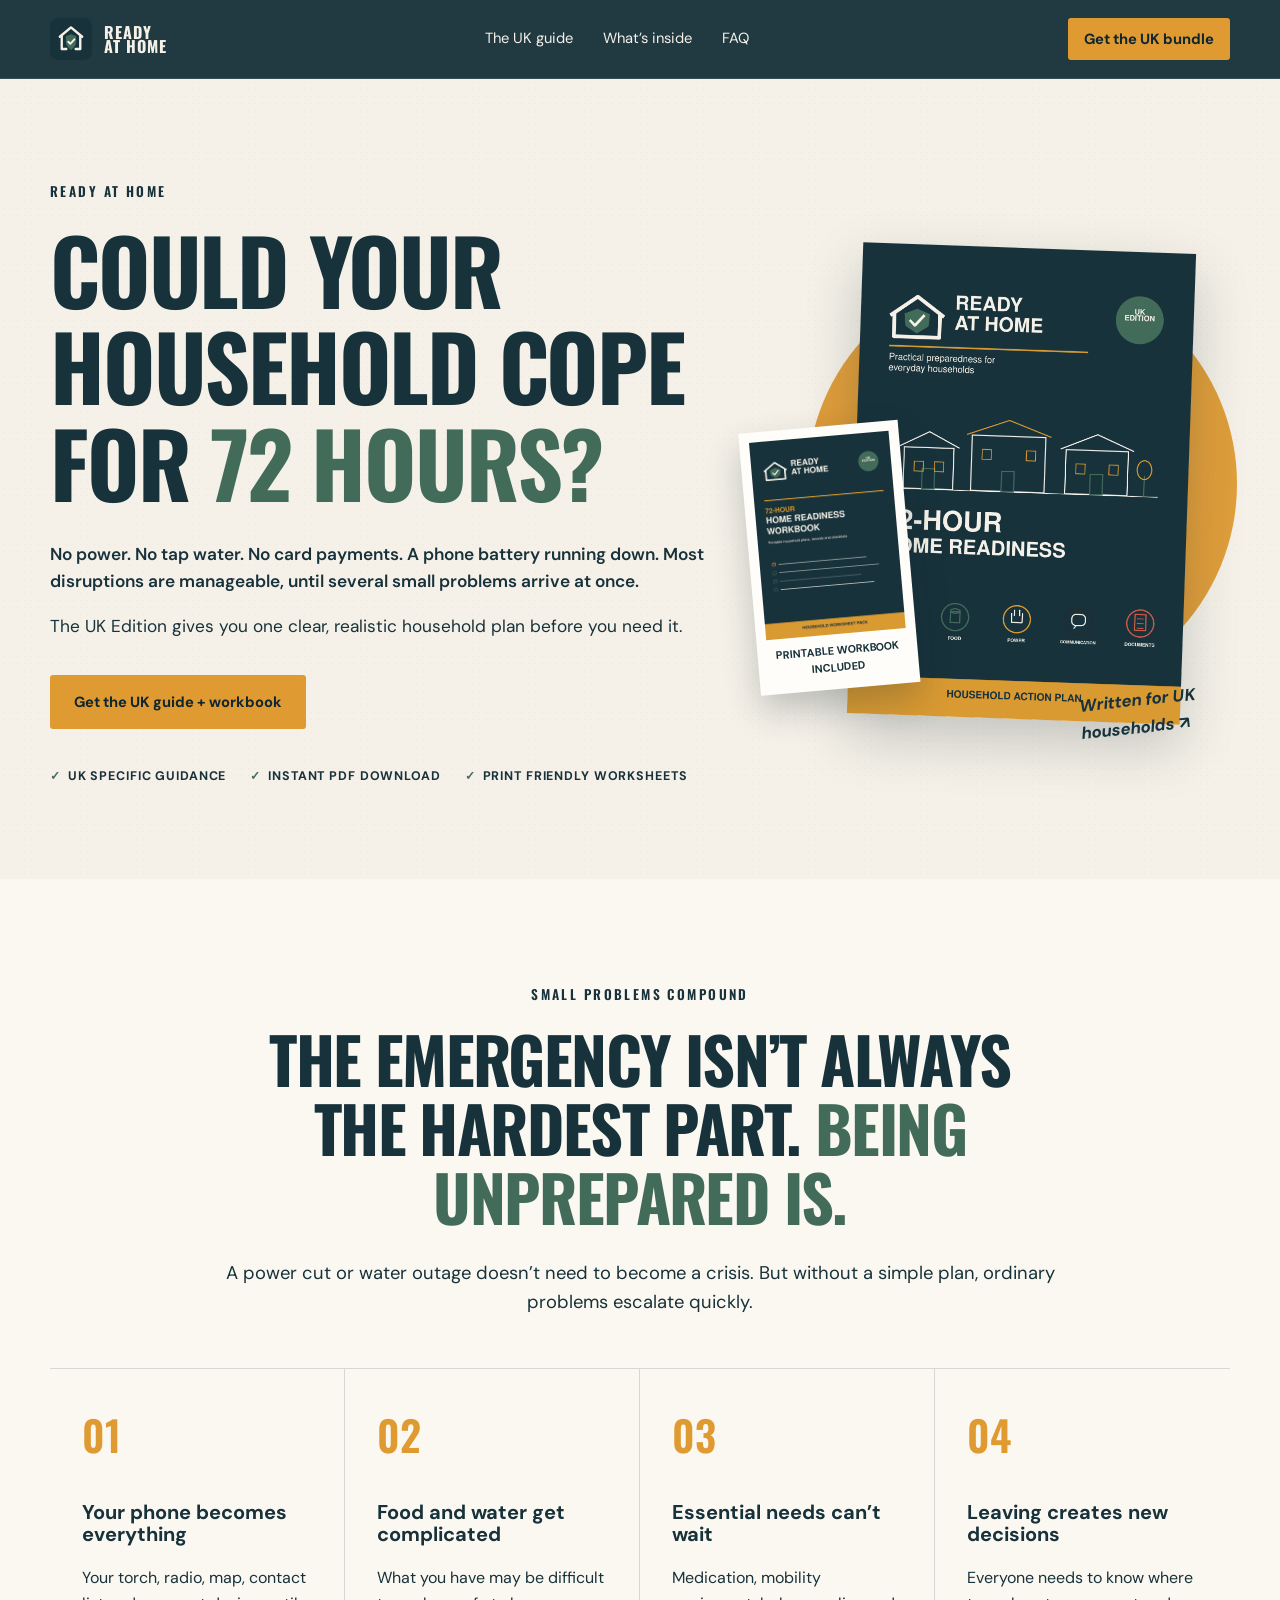
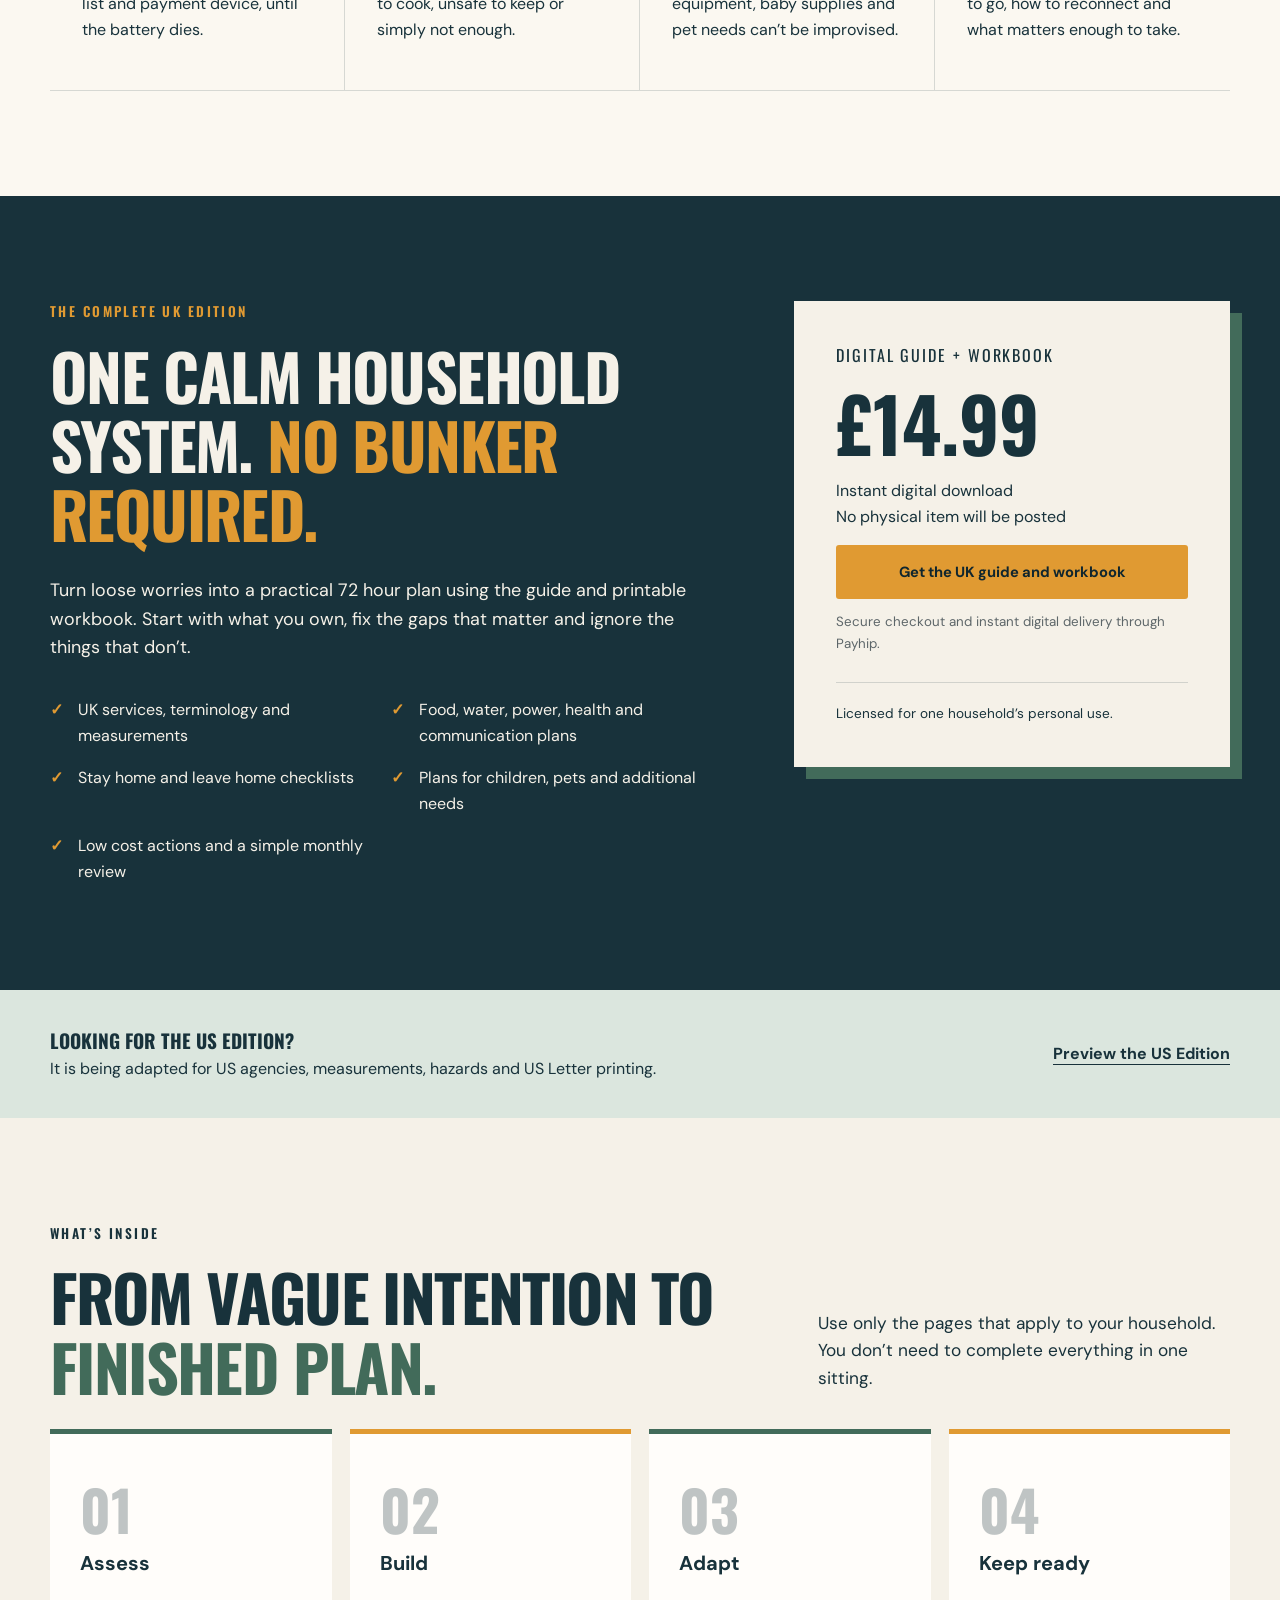
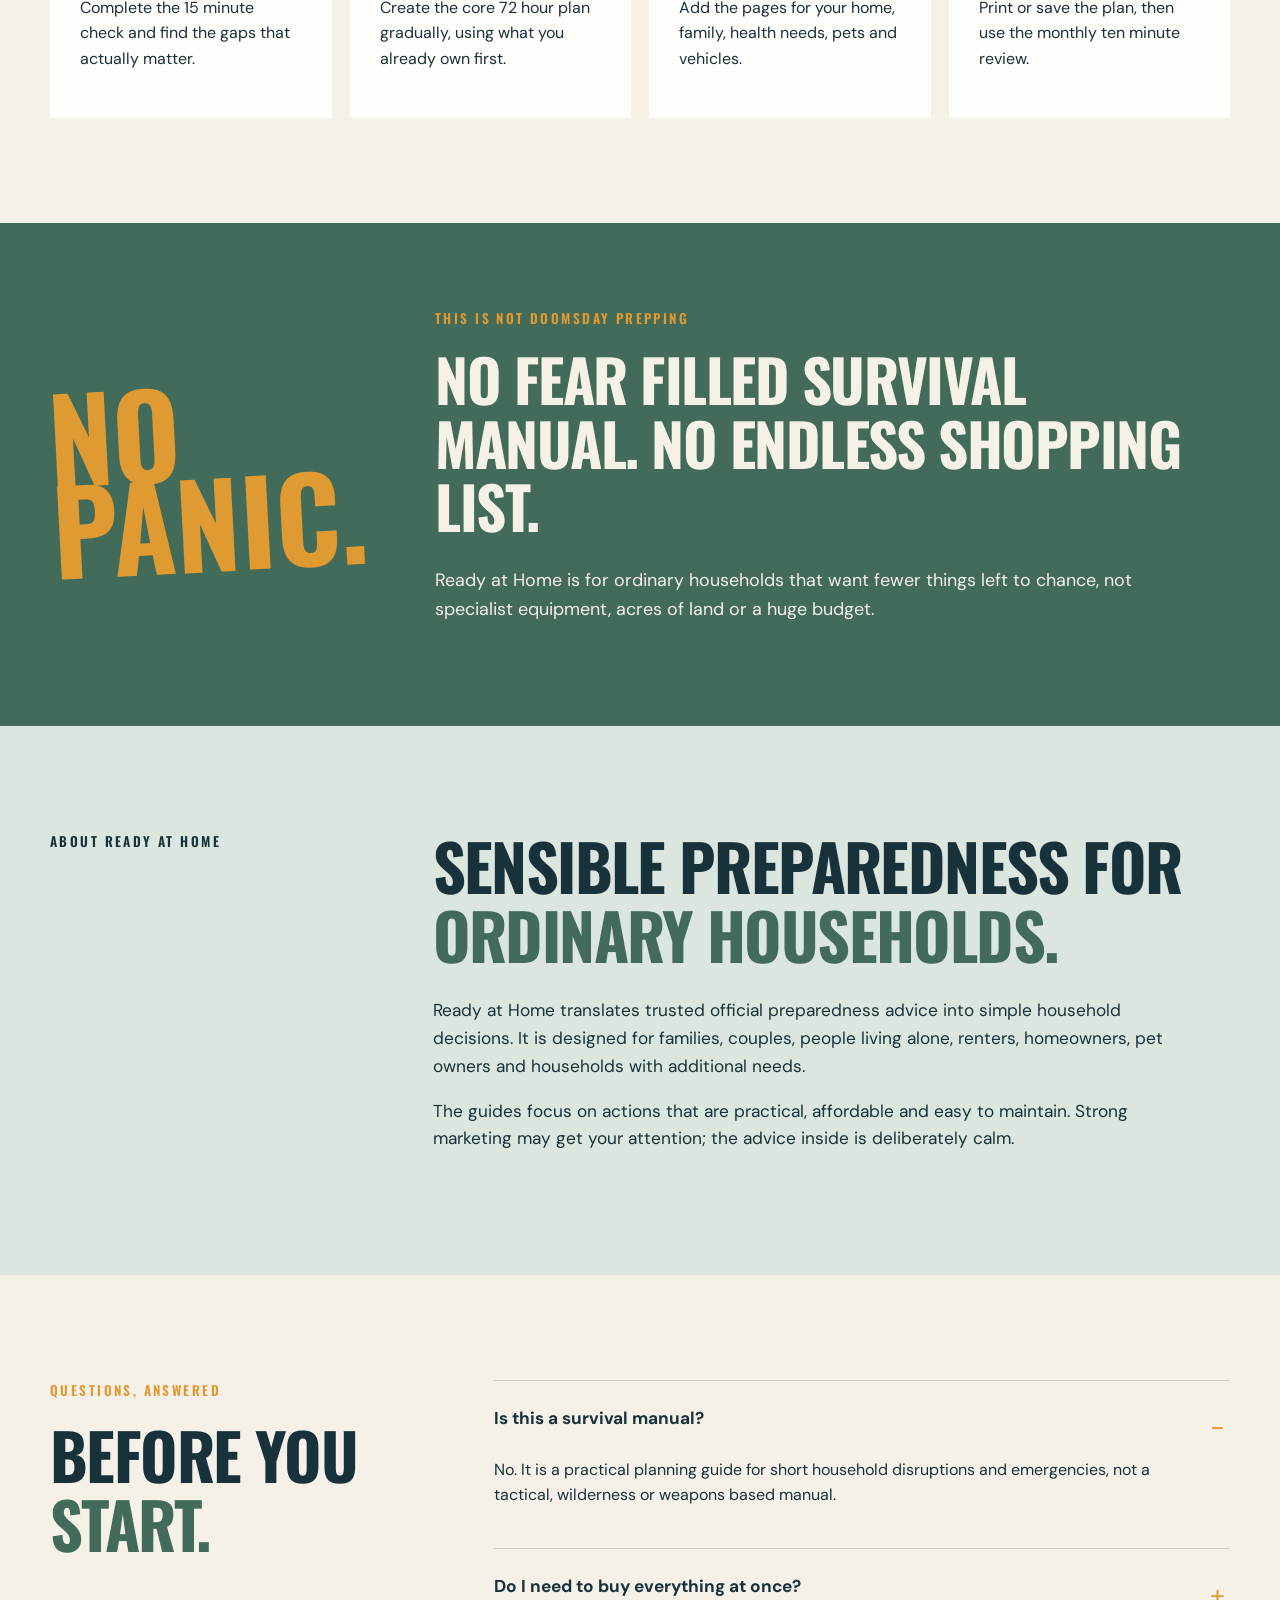
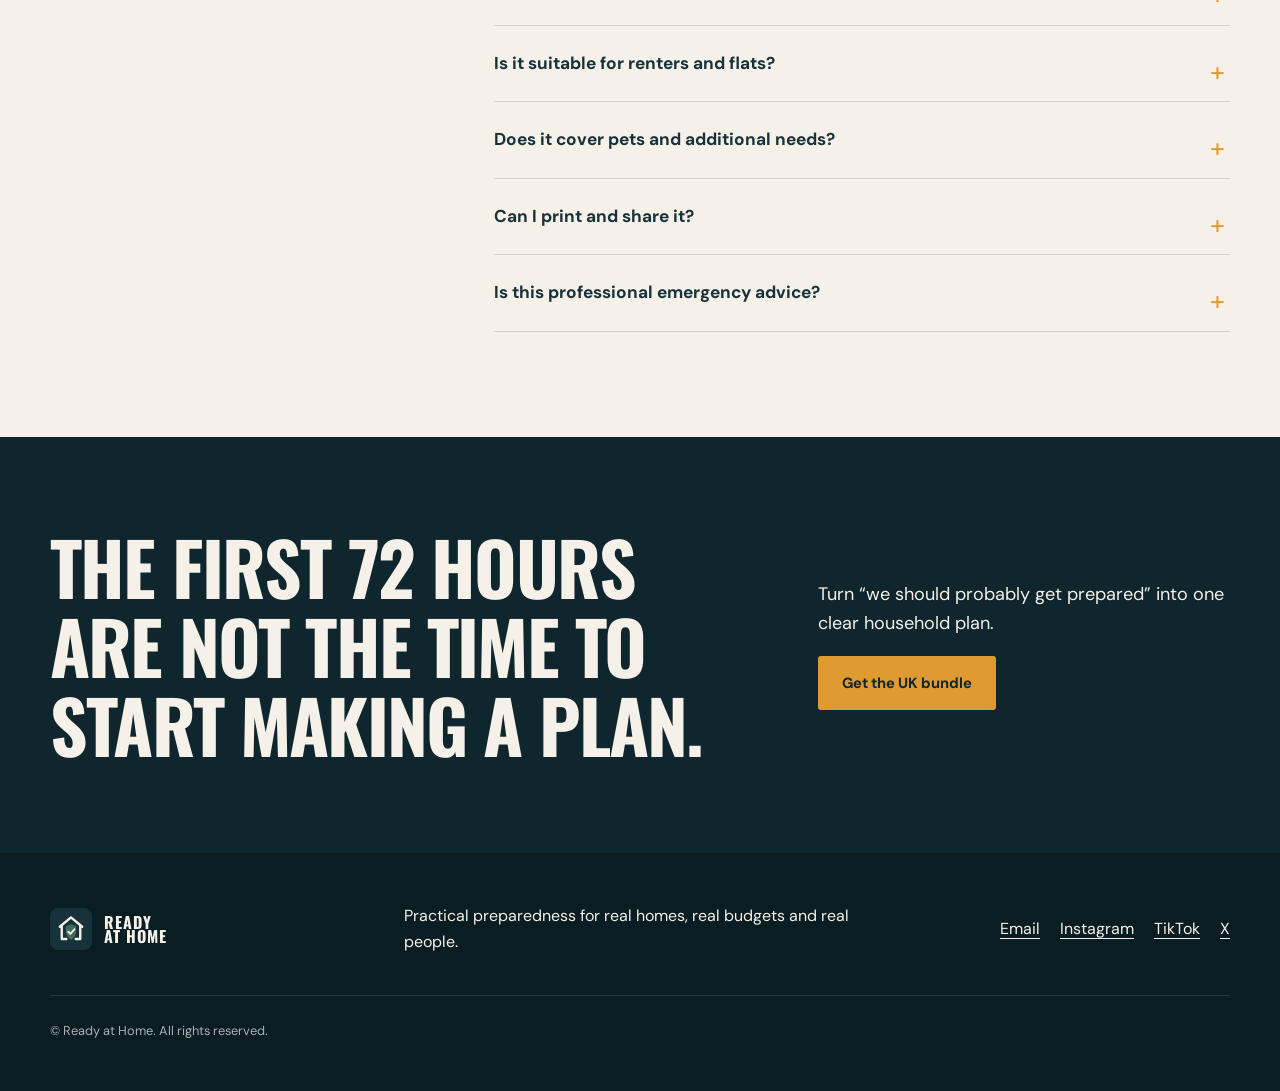
==== uk/index.html @ a243d7f0 "Add UK Edition sales page" ====
<!doctype html>
<html lang="en-GB">
<head>
  <meta charset="utf-8">
  <meta name="viewport" content="width=device-width, initial-scale=1">
  <title>UK 72 Hour Home Readiness Guide &amp; Workbook | Ready at Home</title>
  <meta name="description" content="Build a calm, realistic 72 hour household emergency plan with the Ready at Home UK guide and printable workbook. Instant digital download.">
  <meta name="theme-color" content="#18323b">
  <meta property="og:title" content="Ready at Home UK Edition">
  <meta property="og:description" content="A practical 72 hour household preparedness guide and workbook written for UK homes.">
  <meta property="og:type" content="website">
  <meta property="og:url" content="https://getreadyathome.com/uk/">
  <link rel="canonical" href="https://getreadyathome.com/uk/">
  <link rel="icon" href="../assets/logo.svg" type="image/svg+xml">
  <link rel="preconnect" href="https://fonts.googleapis.com">
  <link rel="preconnect" href="https://fonts.gstatic.com" crossorigin>
  <link href="https://fonts.googleapis.com/css2?family=DM+Sans:wght@400;500;600;700&amp;family=Oswald:wght@500;600;700&amp;display=swap" rel="stylesheet">
  <link rel="stylesheet" href="../styles.css">
</head>
<body>
  <a class="skip-link" href="#main">Skip to content</a>

  <header class="site-header">
    <div class="shell nav-wrap">
      <a class="brand" href="../" aria-label="Ready at Home, home">
        <img src="../assets/logo.svg" alt="" width="42" height="42">
        <span>READY<br>AT HOME</span>
      </a>
      <nav aria-label="Primary navigation">
        <a href="#guide">The UK guide</a>
        <a href="#inside">What’s inside</a>
        <a href="#faq">FAQ</a>
      </nav>
      <a class="button button-small" href="#guide">Get the UK bundle</a>
    </div>
  </header>

  <main id="main">
    <section class="hero" id="top">
      <div class="hero-grid shell">
        <div class="hero-copy">
          <p class="eyebrow">READY AT HOME</p>
          <h1>Could your household cope for <em>72 hours?</em></h1>
          <p class="hero-lead">No power. No tap water. No card payments. A phone battery running down. Most disruptions are manageable, until several small problems arrive at once.</p>
          <p>The UK Edition gives you one clear, realistic household plan before you need it.</p>
          <div class="hero-actions">
            <a class="button" href="#guide">Get the UK guide + workbook</a>
          </div>
          <div class="trust-row" aria-label="Product highlights">
            <span>UK specific guidance</span>
            <span>Instant PDF download</span>
            <span>Print friendly worksheets</span>
          </div>
        </div>

        <div class="hero-visual" aria-label="Ready at Home 72 Hour Home Readiness guide and workbook">
          <div class="sun-disc"></div>
          <div class="product-stack">
            <img class="guide-cover" src="../assets/uk-guide-cover.png" alt="Cover of the Ready at Home 72 Hour Home Readiness UK Edition">
            <div class="workbook-card">
              <img src="../assets/workbook-cover.png" alt="Cover of the Ready at Home workbook">
              <span>Printable workbook included</span>
            </div>
          </div>
          <p class="hand-note">Written for UK households <span aria-hidden="true">↗</span></p>
        </div>
      </div>
    </section>

    <section class="problem section-pad">
      <div class="shell narrow">
        <p class="eyebrow">SMALL PROBLEMS COMPOUND</p>
        <h2>The emergency isn’t always the hardest part. <em>Being unprepared is.</em></h2>
        <p class="section-intro">A power cut or water outage doesn’t need to become a crisis. But without a simple plan, ordinary problems escalate quickly.</p>
      </div>
      <div class="shell problem-grid">
        <article><span class="number">01</span><h3>Your phone becomes everything</h3><p>Your torch, radio, map, contact list and payment device, until the battery dies.</p></article>
        <article><span class="number">02</span><h3>Food and water get complicated</h3><p>What you have may be difficult to cook, unsafe to keep or simply not enough.</p></article>
        <article><span class="number">03</span><h3>Essential needs can’t wait</h3><p>Medication, mobility equipment, baby supplies and pet needs can’t be improvised.</p></article>
        <article><span class="number">04</span><h3>Leaving creates new decisions</h3><p>Everyone needs to know where to go, how to reconnect and what matters enough to take.</p></article>
      </div>
    </section>

    <section class="guide-section section-pad" id="guide">
      <div class="shell edition-grid">
        <div class="edition-copy">
          <p class="eyebrow amber">THE COMPLETE UK EDITION</p>
          <h2>One calm household system. <em>No bunker required.</em></h2>
          <p>Turn loose worries into a practical 72 hour plan using the guide and printable workbook. Start with what you own, fix the gaps that matter and ignore the things that don’t.</p>
          <ul class="tick-list">
            <li>UK services, terminology and measurements</li><li>Food, water, power, health and communication plans</li><li>Stay home and leave home checklists</li><li>Plans for children, pets and additional needs</li><li>Low cost actions and a simple monthly review</li>
          </ul>
        </div>
        <aside class="price-card">
          <p class="card-label">DIGITAL GUIDE + WORKBOOK</p><div class="price">£14.99</div><p>Instant digital download<br>No physical item will be posted</p>
          <a class="button button-full checkout-link" href="https://payhip.com/buy?link=gGZ7k" data-checkout="uk">Get the UK guide and workbook</a>
          <small>Secure checkout and instant digital delivery through Payhip.</small><div class="card-rule"></div><p class="licence">Licensed for one household’s personal use.</p>
        </aside>
      </div>
    </section>

    <section class="region-switch">
      <div class="shell">
        <p><strong>Looking for the US Edition?</strong><br>It is being adapted for US agencies, measurements, hazards and US Letter printing.</p>
        <a class="text-link" href="../us/">Preview the US Edition</a>
      </div>
    </section>

    <section class="inside section-pad" id="inside"><div class="shell"><div class="section-heading-row"><div><p class="eyebrow">WHAT’S INSIDE</p><h2>From vague intention to <em>finished plan.</em></h2></div><p>Use only the pages that apply to your household. You don’t need to complete everything in one sitting.</p></div><div class="inside-grid"><article><span>01</span><h3>Assess</h3><p>Complete the 15 minute check and find the gaps that actually matter.</p></article><article><span>02</span><h3>Build</h3><p>Create the core 72 hour plan gradually, using what you already own first.</p></article><article><span>03</span><h3>Adapt</h3><p>Add the pages for your home, family, health needs, pets and vehicles.</p></article><article><span>04</span><h3>Keep ready</h3><p>Print or save the plan, then use the monthly ten minute review.</p></article></div></div></section>

    <section class="not-doomsday"><div class="shell statement-grid"><div class="statement-mark" aria-hidden="true">NO<br>PANIC.</div><div><p class="eyebrow amber">THIS IS NOT DOOMSDAY PREPPING</p><h2>No fear filled survival manual. No endless shopping list.</h2><p>Ready at Home is for ordinary households that want fewer things left to chance, not specialist equipment, acres of land or a huge budget.</p></div></div></section>

    <section class="about section-pad"><div class="shell about-grid"><p class="eyebrow">ABOUT READY AT HOME</p><div><h2>Sensible preparedness for <em>ordinary households.</em></h2><p>Ready at Home translates trusted official preparedness advice into simple household decisions. It is designed for families, couples, people living alone, renters, homeowners, pet owners and households with additional needs.</p><p>The guides focus on actions that are practical, affordable and easy to maintain. Strong marketing may get your attention; the advice inside is deliberately calm.</p></div></div></section>

    <section class="faq section-pad" id="faq"><div class="shell faq-grid"><div><p class="eyebrow amber">QUESTIONS, ANSWERED</p><h2>Before you <em>start.</em></h2></div><div class="accordions"><details open><summary>Is this a survival manual?</summary><p>No. It is a practical planning guide for short household disruptions and emergencies, not a tactical, wilderness or weapons based manual.</p></details><details><summary>Do I need to buy everything at once?</summary><p>No. The system begins with what you already own and shows how to fill the most important gaps gradually.</p></details><details><summary>Is it suitable for renters and flats?</summary><p>Yes. The guide covers smaller spaces, shared buildings and situations where you cannot alter the property.</p></details><details><summary>Does it cover pets and additional needs?</summary><p>Yes. The workbook includes planning pages for pets, medication, medical equipment, mobility, children and older household members.</p></details><details><summary>Can I print and share it?</summary><p>You can print copies for your own household. A purchase is licensed for one household and cannot be redistributed, resold or uploaded elsewhere.</p></details><details><summary>Is this professional emergency advice?</summary><p>No. Always follow emergency services, local authorities, healthcare professionals and current official alerts. The guide helps you prepare; it does not replace professional advice.</p></details></div></div></section>

    <section class="final-cta"><div class="shell final-grid"><h2>The first 72 hours are not the time to start making a plan.</h2><div><p>Turn “we should probably get prepared” into one clear household plan.</p><a class="button" href="#guide">Get the UK bundle</a></div></div></section>
  </main>

  <footer><div class="shell footer-grid"><div class="brand footer-brand"><img src="../assets/logo.svg" alt="" width="42" height="42"><span>READY<br>AT HOME</span></div><p>Practical preparedness for real homes, real budgets and real people.</p><div class="social-links"><a href="mailto:hello@getreadyathome.com">Email</a><a href="https://www.instagram.com/readyathomeprep/">Instagram</a><a href="https://www.tiktok.com/@readyathomeprep">TikTok</a><a href="https://x.com/readyathomeprep">X</a></div><p class="copyright">© <span id="year"></span> Ready at Home. All rights reserved.</p></div></footer>
  <script src="../script.js"></script>
</body>
</html>
---- styles.css ----
:root {
  --navy: #18323b;
  --navy-deep: #10262e;
  --green: #426b5a;
  --green-light: #dbe6de;
  --amber: #e09a32;
  --cream: #f5f1e8;
  --paper: #fbf8f1;
  --charcoal: #252b2d;
  --coral: #c85c4a;
  --white: #fffdfa;
  --line: rgba(24, 50, 59, .16);
  --shadow: 0 22px 55px rgba(16, 38, 46, .22);
}

* { box-sizing: border-box; }
html { scroll-behavior: smooth; }
body {
  margin: 0;
  color: var(--navy);
  background: var(--paper);
  font-family: "DM Sans", Arial, sans-serif;
  line-height: 1.6;
  -webkit-font-smoothing: antialiased;
}
img { display: block; max-width: 100%; }
a { color: inherit; }
.shell { width: min(1180px, calc(100% - 40px)); margin: 0 auto; }
.narrow { max-width: 830px; margin: 0 auto 50px; text-align: center; }
.section-pad { padding: 105px 0; }
.skip-link { position: fixed; left: 12px; top: -60px; padding: 10px 16px; background: var(--amber); z-index: 100; }
.skip-link:focus { top: 12px; }

h1, h2, h3, p { margin-top: 0; }
h1, h2, h3 { line-height: 1.08; }
h1, h2 {
  font-family: "Oswald", Impact, sans-serif;
  text-transform: uppercase;
  letter-spacing: -.025em;
}
h1 { font-size: clamp(3.4rem, 7vw, 6.9rem); max-width: 780px; margin-bottom: 30px; }
h2 { font-size: clamp(2.5rem, 5vw, 4.6rem); margin-bottom: 28px; }
h3 { font-size: 1.25rem; }
h1 em, h2 em { color: var(--green); font-style: normal; }
.eyebrow { margin-bottom: 18px; font-family: "Oswald", sans-serif; font-size: .84rem; font-weight: 600; letter-spacing: .18em; }
.eyebrow.amber { color: var(--amber); }
.section-intro { font-size: 1.15rem; }

.site-header { position: sticky; top: 0; z-index: 50; border-bottom: 1px solid rgba(255,255,255,.1); background: rgba(24,50,59,.96); backdrop-filter: blur(12px); color: var(--cream); }
.nav-wrap { min-height: 78px; display: flex; align-items: center; justify-content: space-between; gap: 30px; }
.brand { display: inline-flex; align-items: center; gap: 12px; font-family: "Oswald", sans-serif; font-weight: 700; line-height: .9; letter-spacing: .06em; text-decoration: none; }
.brand img { border-radius: 8px; }
nav { display: flex; gap: 30px; }
nav a { font-size: .92rem; text-decoration: none; }
nav a:hover { color: var(--amber); }

.button { display: inline-flex; min-height: 54px; align-items: center; justify-content: center; padding: 14px 24px; border: 0; border-radius: 3px; background: var(--amber); color: var(--navy-deep); font: 700 .92rem/1 "DM Sans", sans-serif; text-decoration: none; cursor: pointer; transition: transform .2s, background .2s; }
.button:hover { background: #efaa43; transform: translateY(-2px); }
.button-small { min-height: 42px; padding: 10px 16px; }
.button-full { width: 100%; }
.text-link { display: inline-block; font-weight: 700; text-underline-offset: 5px; }
.text-link.light { color: var(--cream); }

.hero { min-height: 790px; overflow: hidden; background: var(--cream); position: relative; }
.hero::before { content: ""; position: absolute; inset: 0; opacity: .28; background-image: radial-gradient(rgba(24,50,59,.16) .7px, transparent .7px); background-size: 7px 7px; pointer-events: none; }
.hero-grid { position: relative; display: grid; grid-template-columns: 1.25fr .75fr; gap: 70px; align-items: center; padding-top: 100px; padding-bottom: 90px; }
.hero-copy > p:not(.eyebrow) { max-width: 700px; font-size: 1.08rem; }
.hero-copy .hero-lead { font-size: 1.25rem; font-weight: 600; }
.hero-actions { display: flex; gap: 24px; align-items: center; margin: 34px 0 38px; }
.trust-row { display: flex; flex-wrap: wrap; gap: 12px 24px; font-size: .78rem; font-weight: 700; text-transform: uppercase; letter-spacing: .07em; }
.trust-row span::before { content: "✓"; margin-right: 7px; color: var(--green); }
.hero-visual { min-height: 610px; display: flex; align-items: center; justify-content: center; position: relative; }
.sun-disc { position: absolute; width: 430px; height: 430px; border-radius: 50%; background: var(--amber); opacity: .95; }
.product-stack { position: relative; z-index: 2; width: min(355px, 80%); transform: rotate(2deg); }
.guide-cover { box-shadow: var(--shadow); }
.workbook-card { position: absolute; width: 48%; left: -31%; bottom: 5%; padding: 10px; background: var(--white); box-shadow: 0 16px 34px rgba(16,38,46,.24); transform: rotate(-7deg); }
.workbook-card span { display: block; padding: 8px 4px 2px; font-size: .68rem; font-weight: 700; text-align: center; text-transform: uppercase; }
.hand-note { position: absolute; z-index: 3; right: -20px; bottom: 34px; width: 170px; color: var(--navy); font-size: 1.05rem; font-style: italic; font-weight: 700; transform: rotate(-6deg); }

.problem { background: var(--paper); }
.problem-grid { display: grid; grid-template-columns: repeat(4, 1fr); border-top: 1px solid var(--line); border-bottom: 1px solid var(--line); }
.problem-grid article { padding: 32px; border-right: 1px solid var(--line); }
.problem-grid article:last-child { border-right: 0; }
.number { display: block; margin-bottom: 35px; color: var(--amber); font-family: "Oswald", sans-serif; font-size: 2.6rem; font-weight: 600; }

.guide-section { color: var(--cream); background: var(--navy); }
.guide-section h2 em { color: var(--amber); }
.edition-grid { display: grid; grid-template-columns: 1.2fr .8fr; gap: 90px; align-items: start; }
.edition-copy > p:not(.eyebrow) { max-width: 690px; font-size: 1.12rem; }
.tick-list { list-style: none; margin: 35px 0 0; padding: 0; display: grid; grid-template-columns: 1fr 1fr; gap: 17px 28px; }
.tick-list li { position: relative; padding-left: 28px; }
.tick-list li::before { content: "✓"; position: absolute; left: 0; color: var(--amber); font-weight: 700; }
.price-card { padding: 42px; color: var(--navy); background: var(--cream); box-shadow: 12px 12px 0 var(--green); }
.card-label { font-family: "Oswald", sans-serif; letter-spacing: .12em; }
.price { margin: 12px 0 18px; font-family: "Oswald", sans-serif; font-size: 4.7rem; font-weight: 700; line-height: 1; }
.price-card small { display: block; margin-top: 12px; color: #5d6669; }
.card-rule { height: 1px; margin: 28px 0 20px; background: var(--line); }
.licence { margin: 0; font-size: .85rem; }
.us-strip { display: flex; align-items: center; justify-content: space-between; gap: 30px; margin-top: 90px; padding-top: 35px; border-top: 1px solid rgba(245,241,232,.25); }
.us-strip h3 { font-size: 1.7rem; }
.us-strip p:last-child { margin-bottom: 0; }
.coming-soon { flex: none; padding: 12px 18px; border: 1px solid var(--amber); color: var(--amber); font-family: "Oswald", sans-serif; letter-spacing: .12em; }

.inside { background: var(--cream); }
.section-heading-row { display: grid; grid-template-columns: 1.25fr .75fr; gap: 80px; align-items: end; }
.section-heading-row > p { max-width: 470px; margin-bottom: 36px; font-size: 1.08rem; }
.inside-grid { display: grid; grid-template-columns: repeat(4, 1fr); gap: 18px; }
.inside-grid article { min-height: 280px; padding: 30px; background: var(--white); border-top: 5px solid var(--green); }
.inside-grid article:nth-child(2), .inside-grid article:nth-child(4) { border-color: var(--amber); }
.inside-grid span { color: rgba(24,50,59,.28); font-family: "Oswald", sans-serif; font-size: 3.5rem; font-weight: 700; }

.not-doomsday { padding: 85px 0; color: var(--cream); background: var(--green); }
.statement-grid { display: grid; grid-template-columns: .5fr 1.5fr; gap: 70px; align-items: center; }
.statement-mark { font-family: "Oswald", sans-serif; font-size: clamp(4rem, 9vw, 7.5rem); font-weight: 700; line-height: .8; color: var(--amber); transform: rotate(-3deg); }
.statement-grid h2 { font-size: clamp(2.4rem, 4.6vw, 4.3rem); }
.statement-grid p:last-child { max-width: 760px; font-size: 1.12rem; }

.free-check { background: var(--paper); }
.lead-grid { display: grid; grid-template-columns: .75fr 1.25fr; gap: 90px; align-items: center; }
.lead-preview { position: relative; width: min(410px, 100%); margin-left: auto; padding: 18px; background: var(--white); box-shadow: var(--shadow); transform: rotate(-2deg); }
.free-badge { position: absolute; top: -24px; right: -24px; width: 90px; height: 90px; display: grid; place-items: center; border-radius: 50%; background: var(--coral); color: white; font-family: "Oswald", sans-serif; font-size: 1.35rem; font-weight: 700; transform: rotate(8deg); }
.lead-copy > p:not(.eyebrow) { font-size: 1.1rem; max-width: 690px; }
.signup-form { margin-top: 32px; }
.signup-form label { display: block; margin-bottom: 10px; font-weight: 700; }
.form-row { display: flex; gap: 10px; }
.form-row input { min-width: 0; flex: 1; min-height: 54px; padding: 0 16px; border: 1px solid rgba(24,50,59,.35); border-radius: 3px; background: var(--white); font: inherit; }
.form-row input:focus { outline: 3px solid rgba(224,154,50,.35); border-color: var(--amber); }
.form-message { min-height: 1.5em; margin: 10px 0 0; color: var(--coral); font-weight: 700; }

.about { background: var(--green-light); }
.about-grid { display: grid; grid-template-columns: .55fr 1.45fr; gap: 80px; }
.about-grid div { max-width: 770px; }
.about-grid div p { font-size: 1.08rem; }

.faq { background: var(--cream); }
.faq-grid { display: grid; grid-template-columns: .65fr 1.35fr; gap: 90px; align-items: start; }
.accordions { border-top: 1px solid var(--line); }
details { border-bottom: 1px solid var(--line); }
summary { list-style: none; padding: 24px 42px 24px 0; position: relative; font-size: 1.08rem; font-weight: 700; cursor: pointer; }
summary::-webkit-details-marker { display: none; }
summary::after { content: "+"; position: absolute; right: 5px; color: var(--amber); font-size: 1.7rem; font-weight: 400; }
details[open] summary::after { content: "−"; }
details p { max-width: 760px; padding: 0 45px 24px 0; }

.final-cta { padding: 90px 0; color: var(--cream); background: var(--navy-deep); }
.final-grid { display: grid; grid-template-columns: 1.25fr .75fr; gap: 80px; align-items: center; }
.final-grid h2 { margin: 0; font-size: clamp(2.7rem, 5.7vw, 5.4rem); }
.final-grid p { font-size: 1.13rem; }
.final-grid .text-link { margin-left: 18px; }

footer { padding: 50px 0; color: var(--cream); background: #0a1d23; }
.footer-grid { display: grid; grid-template-columns: 1fr 1.5fr 1fr; gap: 40px; align-items: center; }
.footer-grid p { margin: 0; }
.social-links { display: flex; gap: 20px; justify-content: flex-end; }
.social-links a { text-underline-offset: 4px; }
.copyright { grid-column: 1 / -1; padding-top: 25px; border-top: 1px solid rgba(255,255,255,.12); color: rgba(255,255,255,.65); font-size: .8rem; }

@media (max-width: 920px) {
  nav { display: none; }
  .hero-grid, .edition-grid, .lead-grid, .faq-grid, .about-grid, .final-grid { grid-template-columns: 1fr; }
  .hero-grid { padding-top: 75px; gap: 20px; }
  .hero-visual { min-height: 600px; }
  .problem-grid, .inside-grid { grid-template-columns: 1fr 1fr; }
  .problem-grid article:nth-child(2) { border-right: 0; }
  .problem-grid article:nth-child(-n+2) { border-bottom: 1px solid var(--line); }
  .section-heading-row, .statement-grid { grid-template-columns: 1fr; gap: 35px; }
  .statement-mark { font-size: 5rem; }
  .lead-preview { margin: 0 auto; }
  .footer-grid { grid-template-columns: 1fr 1fr; }
  .social-links { justify-content: flex-start; }
}

@media (max-width: 620px) {
  .shell { width: min(100% - 28px, 1180px); }
  .section-pad { padding: 72px 0; }
  .site-header .button-small { display: none; }
  .nav-wrap { justify-content: center; }
  h1 { font-size: clamp(3.15rem, 17vw, 5rem); }
  .hero { min-height: 0; }
  .hero-grid { padding-bottom: 55px; }
  .hero-actions, .form-row, .us-strip { align-items: stretch; flex-direction: column; }
  .hero-actions .text-link { padding: 12px 0; }
  .hero-visual { min-height: 490px; }
  .sun-disc { width: 320px; height: 320px; }
  .product-stack { width: 265px; }
  .workbook-card { left: -15%; }
  .hand-note { right: 4px; bottom: 8px; }
  .problem-grid, .inside-grid, .tick-list { grid-template-columns: 1fr; }
  .problem-grid article { border-right: 0; border-bottom: 1px solid var(--line); }
  .problem-grid article:last-child { border-bottom: 0; }
  .price-card { padding: 30px 24px; }
  .section-heading-row { display: block; }
  .inside-grid article { min-height: 0; }
  .free-badge { right: -5px; }
  .final-grid .text-link { display: block; margin: 20px 0 0; }
  .footer-grid { grid-template-columns: 1fr; }
}

.editions-heading { margin-bottom: 50px; }
.editions-heading > p { color: rgba(245,241,232,.82); }
.edition-cards { display: grid; grid-template-columns: repeat(2, minmax(0, 1fr)); gap: 30px; }
.edition-card { min-height: 100%; display: flex; flex-direction: column; padding: 42px; color: var(--navy); background: var(--cream); }
.edition-card--uk { box-shadow: 10px 10px 0 var(--amber); }
.edition-card--us { background: var(--green-light); box-shadow: 10px 10px 0 var(--green); }
.edition-card-top { display: flex; align-items: center; justify-content: space-between; gap: 20px; margin-bottom: 24px; }
.edition-card-top .eyebrow { margin: 0; }
.status-pill { flex: none; padding: 8px 12px; border-radius: 999px; background: var(--green); color: var(--white); font-size: .7rem; font-weight: 700; letter-spacing: .08em; text-transform: uppercase; }
.status-pill--soon { background: transparent; border: 1px solid var(--green); color: var(--green); }
.edition-card h3 { margin-bottom: 18px; font-family: "Oswald", sans-serif; font-size: clamp(2rem, 4vw, 3.15rem); text-transform: uppercase; }
.edition-card > p { font-size: 1.04rem; }
.edition-list { grid-template-columns: 1fr; margin: 25px 0 34px; gap: 12px; }
.edition-card-footer { display: flex; align-items: flex-end; justify-content: space-between; gap: 24px; margin-top: auto; padding-top: 28px; border-top: 1px solid var(--line); }
.edition-card-price span { display: block; margin-bottom: 2px; font-size: .74rem; font-weight: 700; letter-spacing: .08em; text-transform: uppercase; }
.edition-card-price strong { display: block; font-family: "Oswald", sans-serif; font-size: 2rem; line-height: 1; }
.edition-card-actions { display: flex; align-items: center; gap: 18px; }
.edition-card-actions .button { white-space: nowrap; }
.region-switch { padding: 36px 0; color: var(--navy); background: var(--green-light); }
.region-switch .shell { display: flex; align-items: center; justify-content: space-between; gap: 32px; }
.region-switch p { margin: 0; }
.region-switch strong { font-family: "Oswald", sans-serif; font-size: 1.2rem; text-transform: uppercase; }
.launch-status { margin: 18px 0 22px; color: var(--green); font-family: "Oswald", sans-serif; font-size: clamp(2.7rem, 6vw, 4.4rem); font-weight: 700; line-height: 1; text-transform: uppercase; }
.button-muted { background: #b9c5bf; color: #42565d; cursor: not-allowed; }
.button-muted:hover { background: #b9c5bf; transform: none; }
.placeholder-stack { width: min(355px, 80%); }
.regional-cover { min-height: 500px; display: flex; flex-direction: column; justify-content: space-between; padding: 34px; border: 10px solid var(--white); background: var(--navy); color: var(--cream); box-shadow: var(--shadow); }
.regional-cover .cover-brand { display: flex; align-items: center; gap: 10px; font-family: "Oswald", sans-serif; font-weight: 700; line-height: .9; letter-spacing: .05em; }
.regional-cover .cover-brand img { width: 38px; height: 38px; }
.regional-cover .cover-title span { display: block; color: var(--amber); font-family: "Oswald", sans-serif; font-size: 1.45rem; font-weight: 700; letter-spacing: .08em; }
.regional-cover .cover-title strong { display: block; margin: 8px 0 20px; font-family: "Oswald", sans-serif; font-size: 3.65rem; line-height: .88; text-transform: uppercase; }
.regional-cover .cover-title small { display: inline-block; padding: 8px 12px; background: var(--amber); color: var(--navy-deep); font-weight: 700; letter-spacing: .12em; }
.regional-cover > p { margin: 0; font-size: .8rem; font-weight: 700; letter-spacing: .08em; text-transform: uppercase; }
.workbook-placeholder { min-height: 150px; display: flex; flex-direction: column; justify-content: center; color: var(--navy); }
.workbook-placeholder strong { font-family: "Oswald", sans-serif; font-size: 1rem; text-align: center; text-transform: uppercase; }

@media (max-width: 920px) {
  .edition-cards { grid-template-columns: 1fr; }
}

@media (max-width: 620px) {
  .edition-card { padding: 30px 24px; }
  .edition-card-footer, .region-switch .shell { align-items: stretch; flex-direction: column; }
  .edition-card-actions { align-items: stretch; flex-direction: column; }
  .edition-card-actions .text-link { padding: 8px 0; }
  .regional-cover { min-height: 390px; padding: 24px; }
  .regional-cover .cover-title strong { font-size: 2.85rem; }
}

@media (prefers-reduced-motion: reduce) {
  html { scroll-behavior: auto; }
  *, *::before, *::after { transition: none !important; }
}
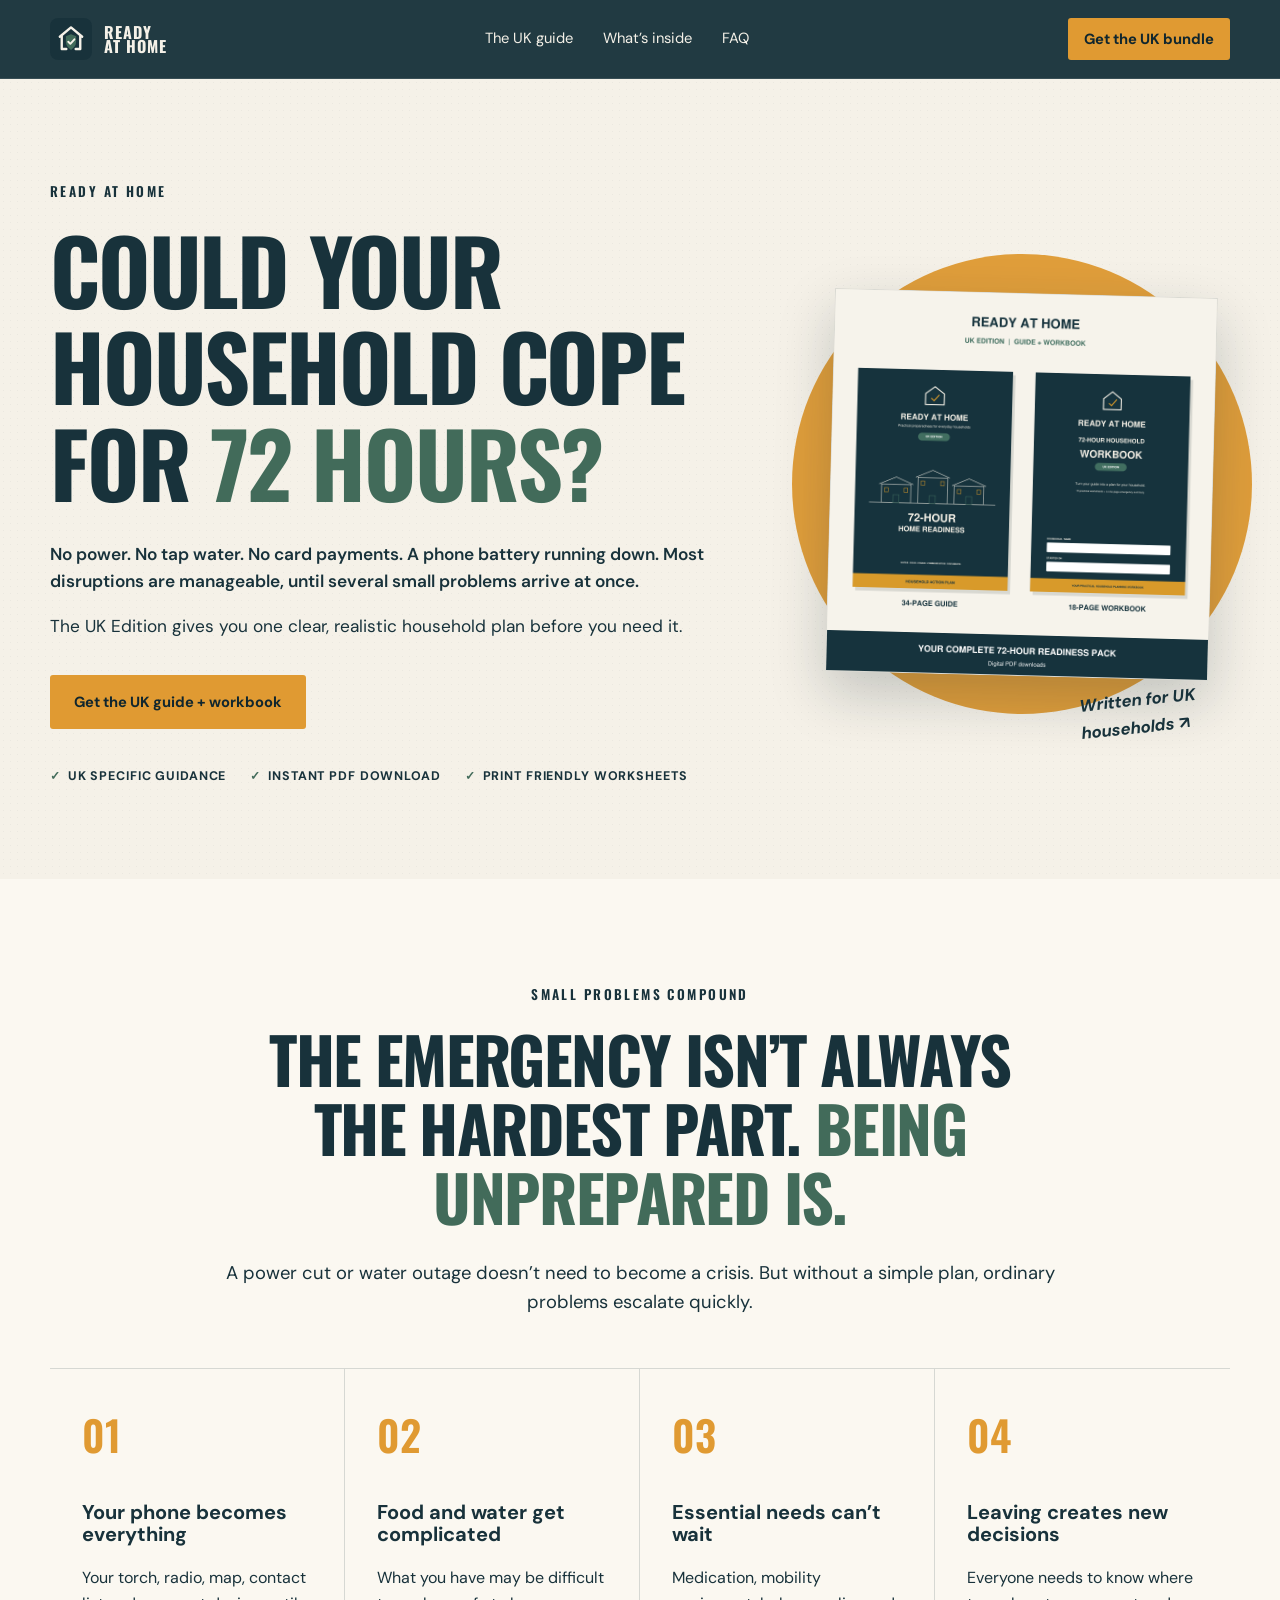
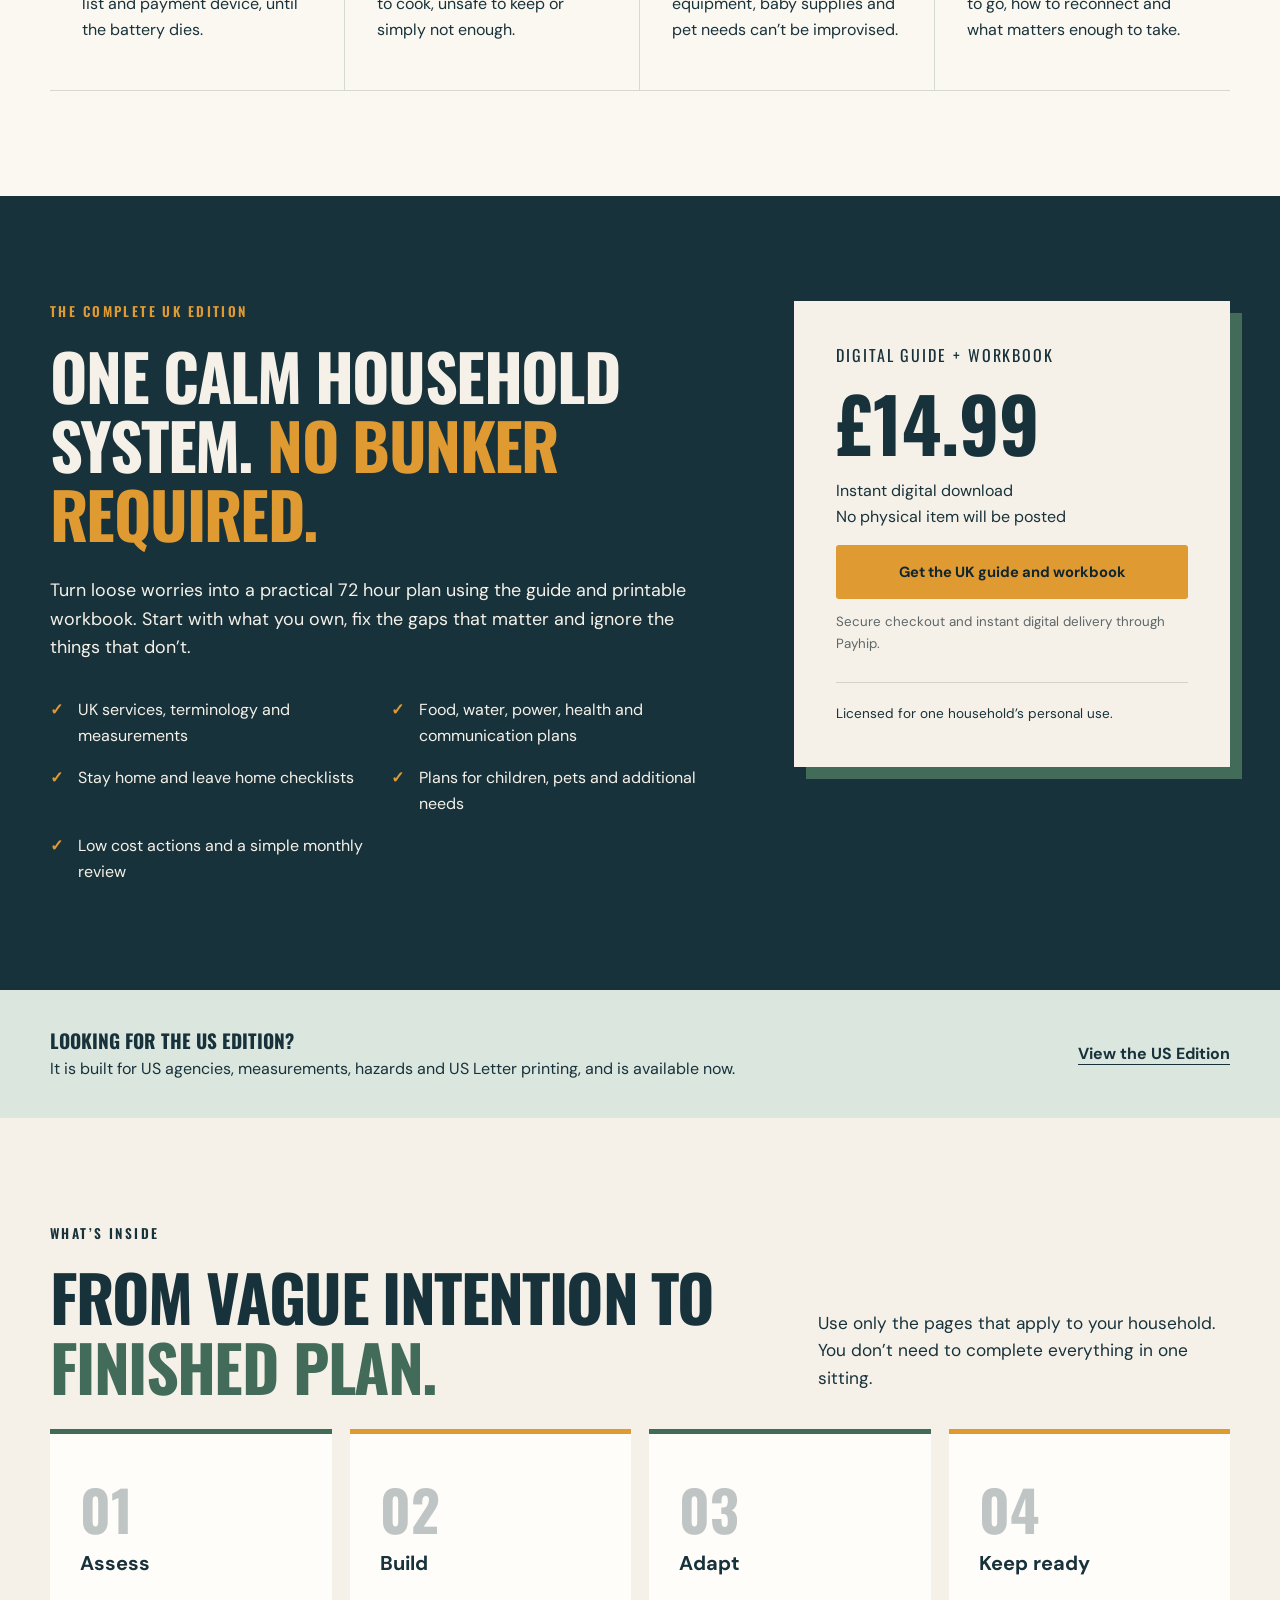
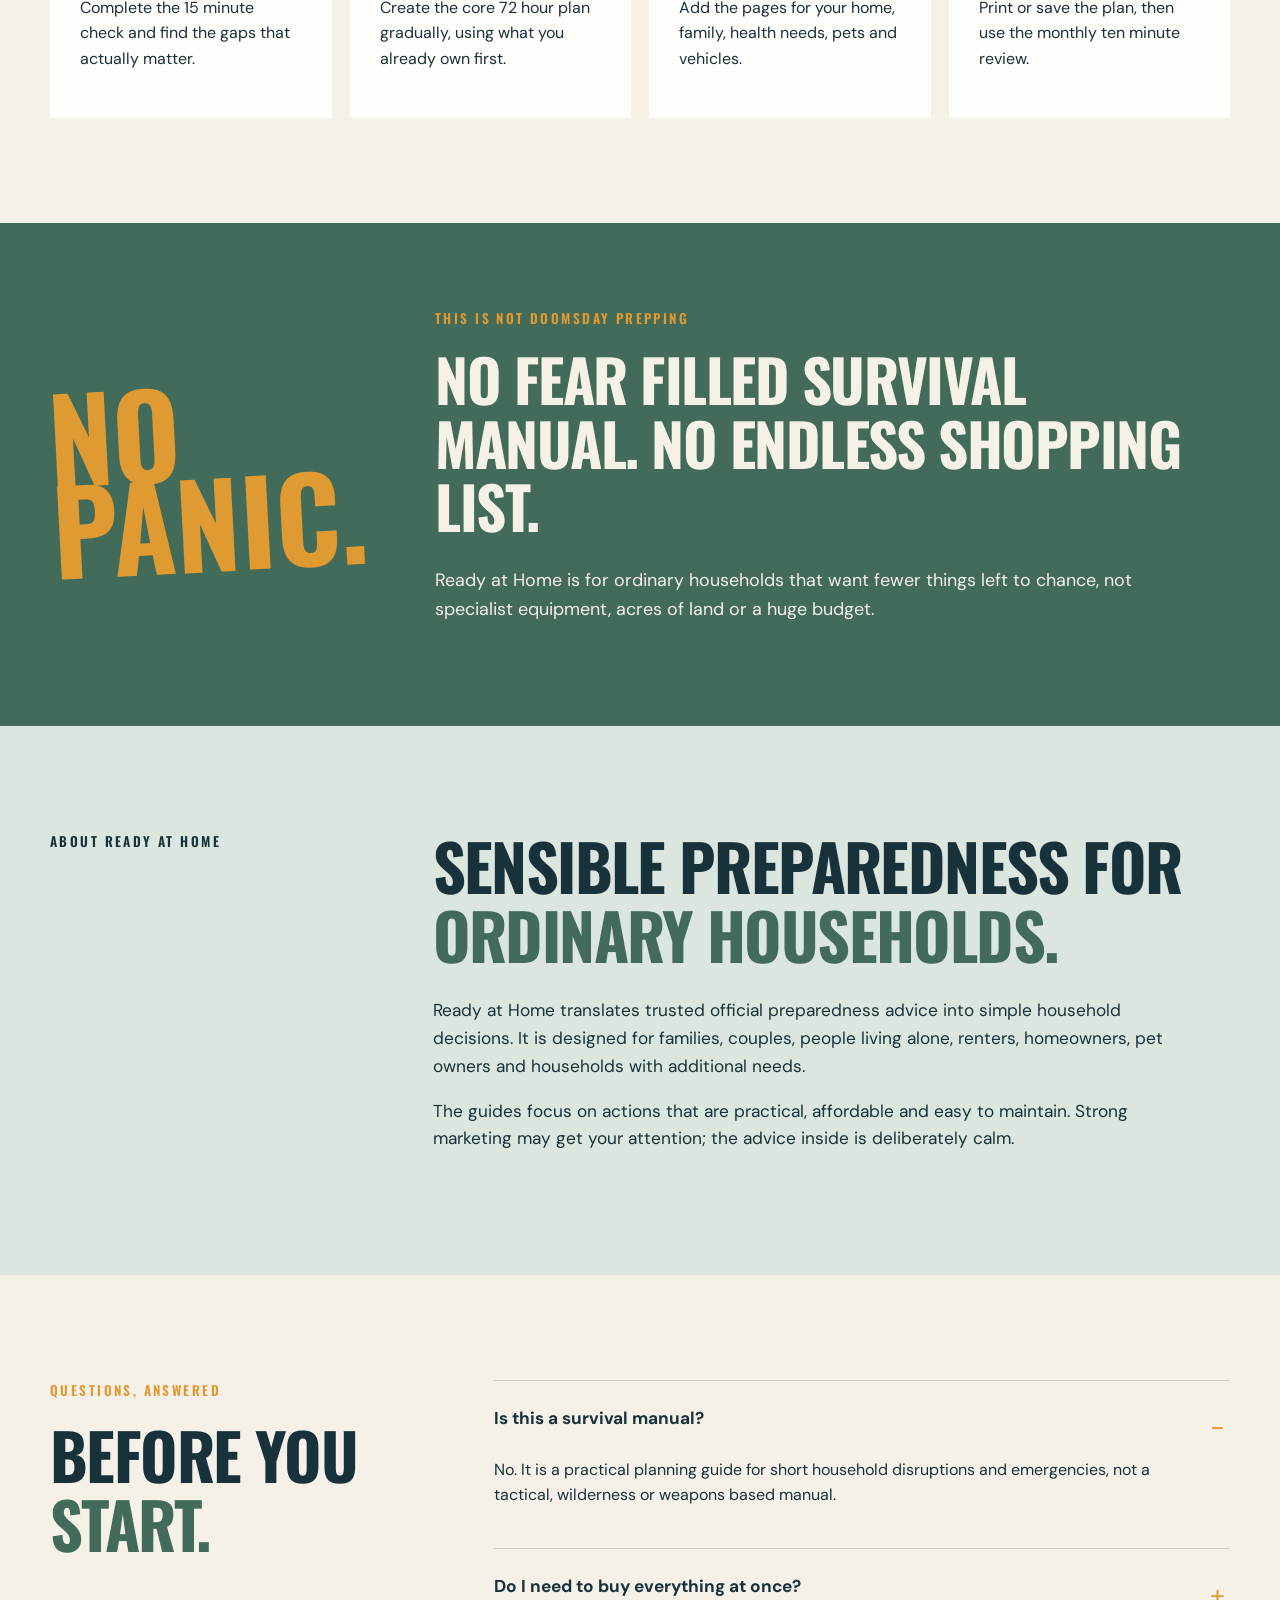
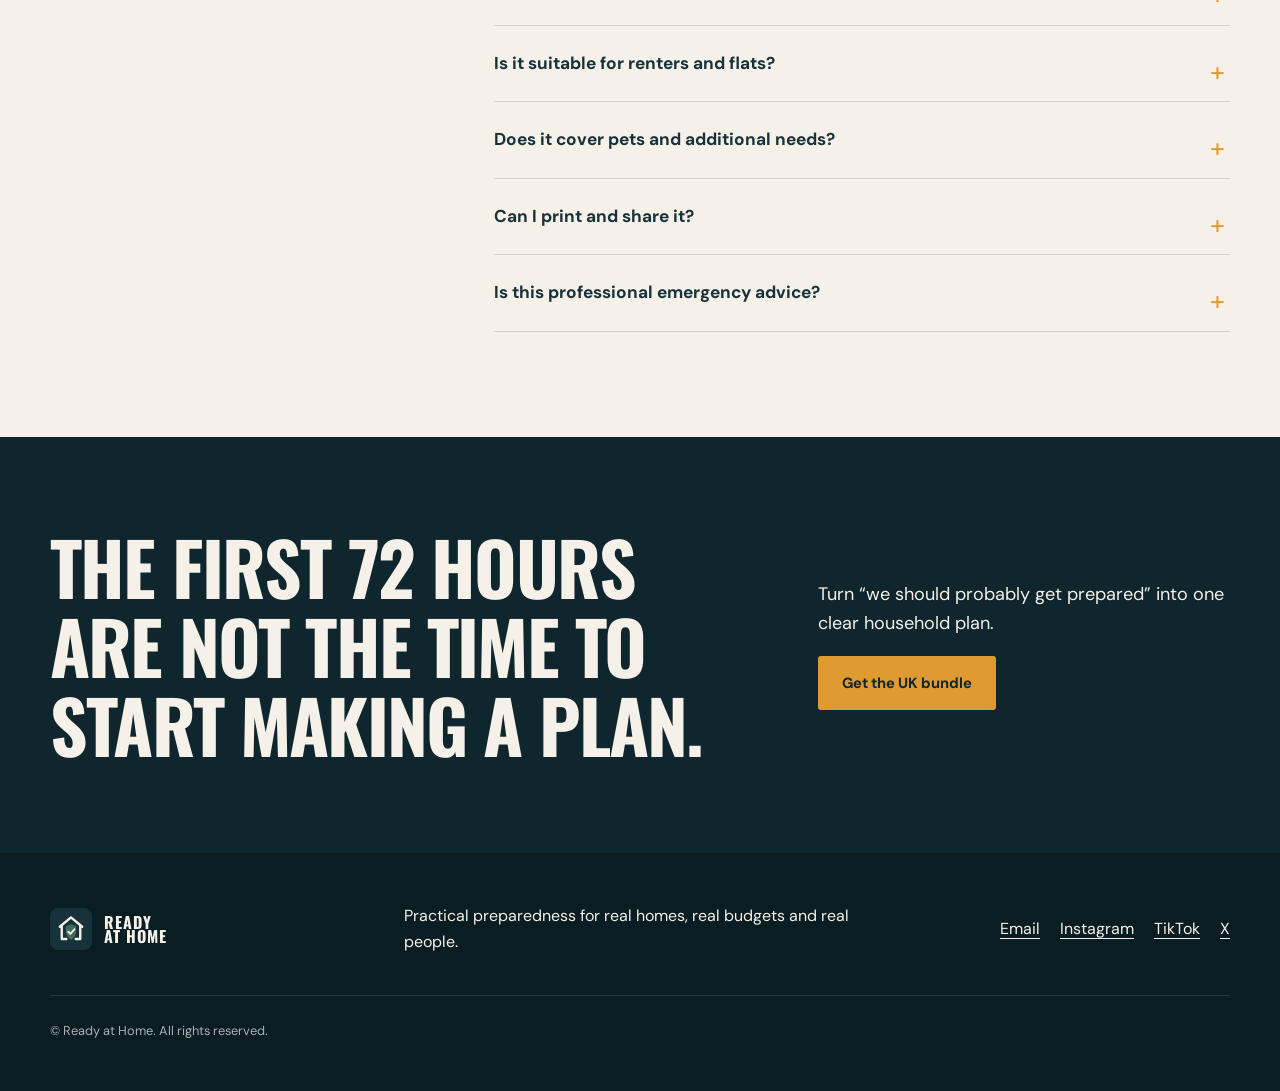
==== commit 6838620c: "Launch US bundle and refresh product artwork" ====
--- a/uk/index.html
+++ b/uk/index.html
@@ -10,7 +10,11 @@
   <meta property="og:description" content="A practical 72 hour household preparedness guide and workbook written for UK homes.">
   <meta property="og:type" content="website">
   <meta property="og:url" content="https://getreadyathome.com/uk/">
+  <meta property="og:image" content="https://getreadyathome.com/assets/ready-at-home-uk-guide-workbook.png">
   <link rel="canonical" href="https://getreadyathome.com/uk/">
+  <link rel="alternate" hreflang="en-GB" href="https://getreadyathome.com/uk/">
+  <link rel="alternate" hreflang="en-US" href="https://getreadyathome.com/us/">
+  <link rel="alternate" hreflang="x-default" href="https://getreadyathome.com/">
   <link rel="icon" href="../assets/logo.svg" type="image/svg+xml">
   <link rel="preconnect" href="https://fonts.googleapis.com">
   <link rel="preconnect" href="https://fonts.gstatic.com" crossorigin>
@@ -53,14 +57,10 @@
           </div>
         </div>
 
-        <div class="hero-visual" aria-label="Ready at Home 72 Hour Home Readiness guide and workbook">
+        <div class="hero-visual hero-visual--single" aria-label="Ready at Home UK guide and workbook bundle">
           <div class="sun-disc"></div>
-          <div class="product-stack">
-            <img class="guide-cover" src="../assets/uk-guide-cover.png" alt="Cover of the Ready at Home 72 Hour Home Readiness UK Edition">
-            <div class="workbook-card">
-              <img src="../assets/workbook-cover.png" alt="Cover of the Ready at Home workbook">
-              <span>Printable workbook included</span>
-            </div>
+          <div class="single-bundle-art">
+            <img class="bundle-image" src="../assets/ready-at-home-uk-guide-workbook.png" width="1600" height="1600" alt="Ready at Home UK Edition 34-page guide and 18-page workbook" fetchpriority="high" decoding="async">
           </div>
           <p class="hand-note">Written for UK households <span aria-hidden="true">↗</span></p>
         </div>
@@ -101,8 +101,8 @@
 
     <section class="region-switch">
       <div class="shell">
-        <p><strong>Looking for the US Edition?</strong><br>It is being adapted for US agencies, measurements, hazards and US Letter printing.</p>
-        <a class="text-link" href="../us/">Preview the US Edition</a>
+        <p><strong>Looking for the US Edition?</strong><br>It is built for US agencies, measurements, hazards and US Letter printing, and is available now.</p>
+        <a class="text-link" href="../us/">View the US Edition</a>
       </div>
     </section>
 
--- a/styles.css
+++ b/styles.css
@@ -76,6 +76,48 @@
 .workbook-card { position: absolute; width: 48%; left: -31%; bottom: 5%; padding: 10px; background: var(--white); box-shadow: 0 16px 34px rgba(16,38,46,.24); transform: rotate(-7deg); }
 .workbook-card span { display: block; padding: 8px 4px 2px; font-size: .68rem; font-weight: 700; text-align: center; text-transform: uppercase; }
 .hand-note { position: absolute; z-index: 3; right: -20px; bottom: 34px; width: 170px; color: var(--navy); font-size: 1.05rem; font-style: italic; font-weight: 700; transform: rotate(-6deg); }
+
+/* Current guide + workbook product artwork */
+.bundle-image {
+  display: block;
+  width: 100%;
+  height: auto;
+  border: 1px solid rgba(24, 50, 59, .12);
+  background: var(--cream);
+  box-shadow: var(--shadow);
+}
+.bundle-pair {
+  position: relative;
+  z-index: 2;
+  width: min(520px, 96%);
+  height: 500px;
+}
+.bundle-pair .bundle-image {
+  position: absolute;
+  width: 68%;
+  max-width: 360px;
+}
+.bundle-image--uk {
+  top: 0;
+  left: 0;
+  transform: rotate(-3deg);
+}
+.bundle-image--us {
+  right: 0;
+  bottom: 0;
+  transform: rotate(3deg);
+}
+.single-bundle-art {
+  position: relative;
+  z-index: 2;
+  width: min(490px, 92%);
+  transform: rotate(1.5deg);
+}
+.hero-visual--dual .sun-disc,
+.hero-visual--single .sun-disc {
+  width: 460px;
+  height: 460px;
+}
 
 .problem { background: var(--paper); }
 .problem-grid { display: grid; grid-template-columns: repeat(4, 1fr); border-top: 1px solid var(--line); border-bottom: 1px solid var(--line); }
@@ -184,6 +226,11 @@
   .sun-disc { width: 320px; height: 320px; }
   .product-stack { width: 265px; }
   .workbook-card { left: -15%; }
+  .bundle-pair { width: min(340px, 96%); height: 385px; }
+  .bundle-pair .bundle-image { width: 72%; }
+  .single-bundle-art { width: min(330px, 92%); }
+  .hero-visual--dual .sun-disc,
+  .hero-visual--single .sun-disc { width: 320px; height: 320px; }
   .hand-note { right: 4px; bottom: 8px; }
   .problem-grid, .inside-grid, .tick-list { grid-template-columns: 1fr; }
   .problem-grid article { border-right: 0; border-bottom: 1px solid var(--line); }
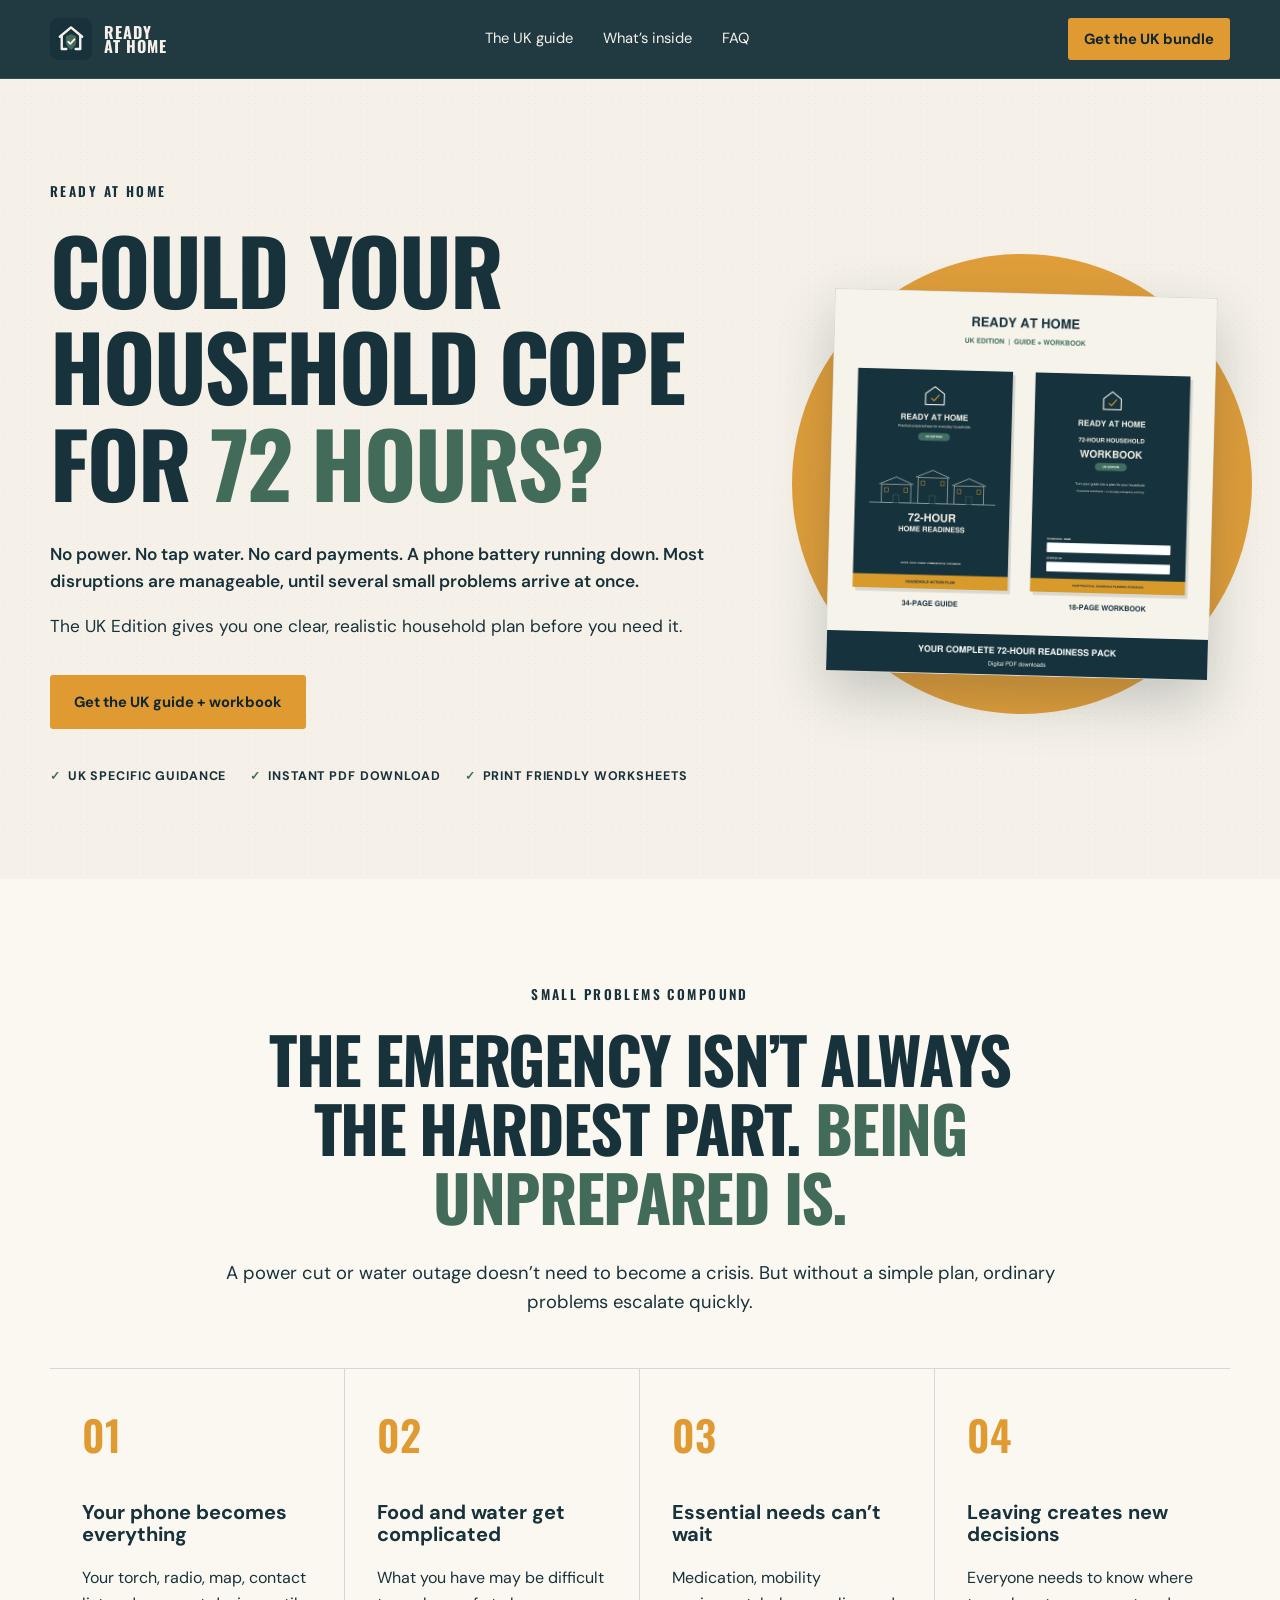
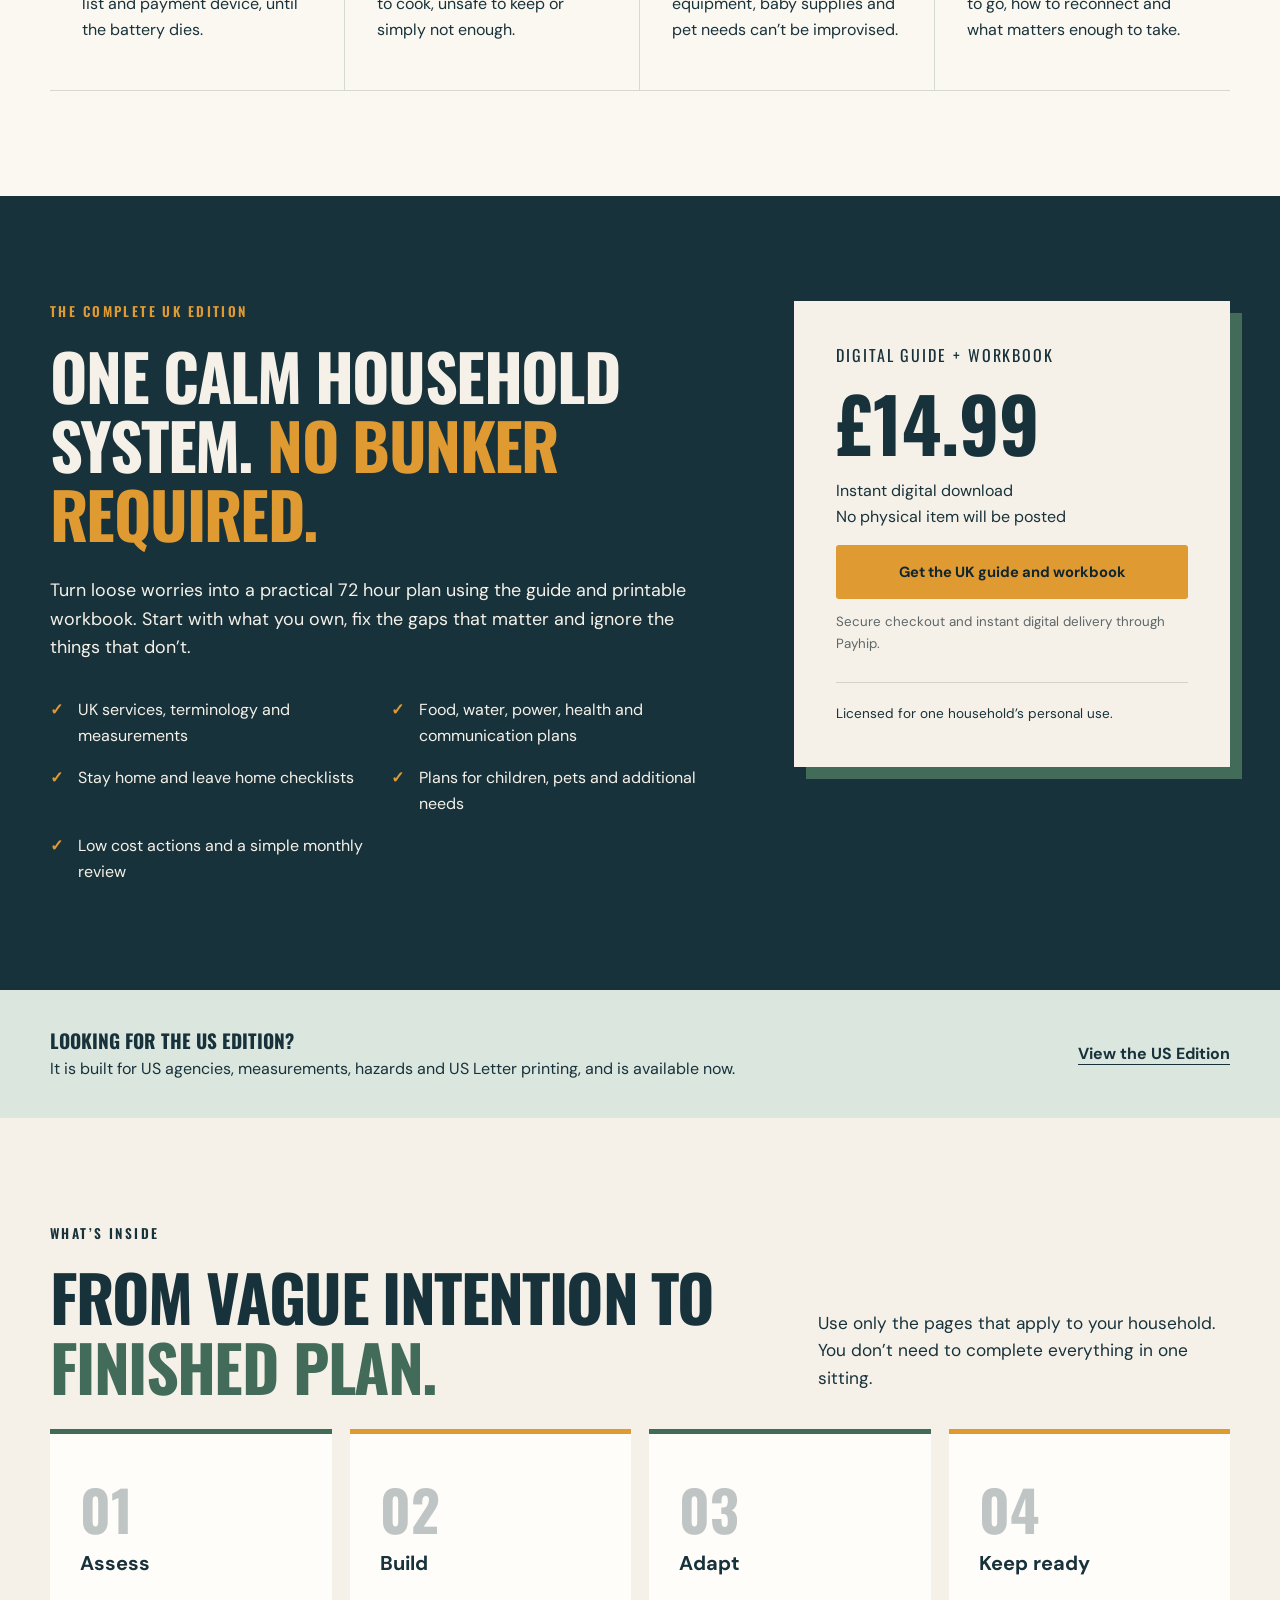
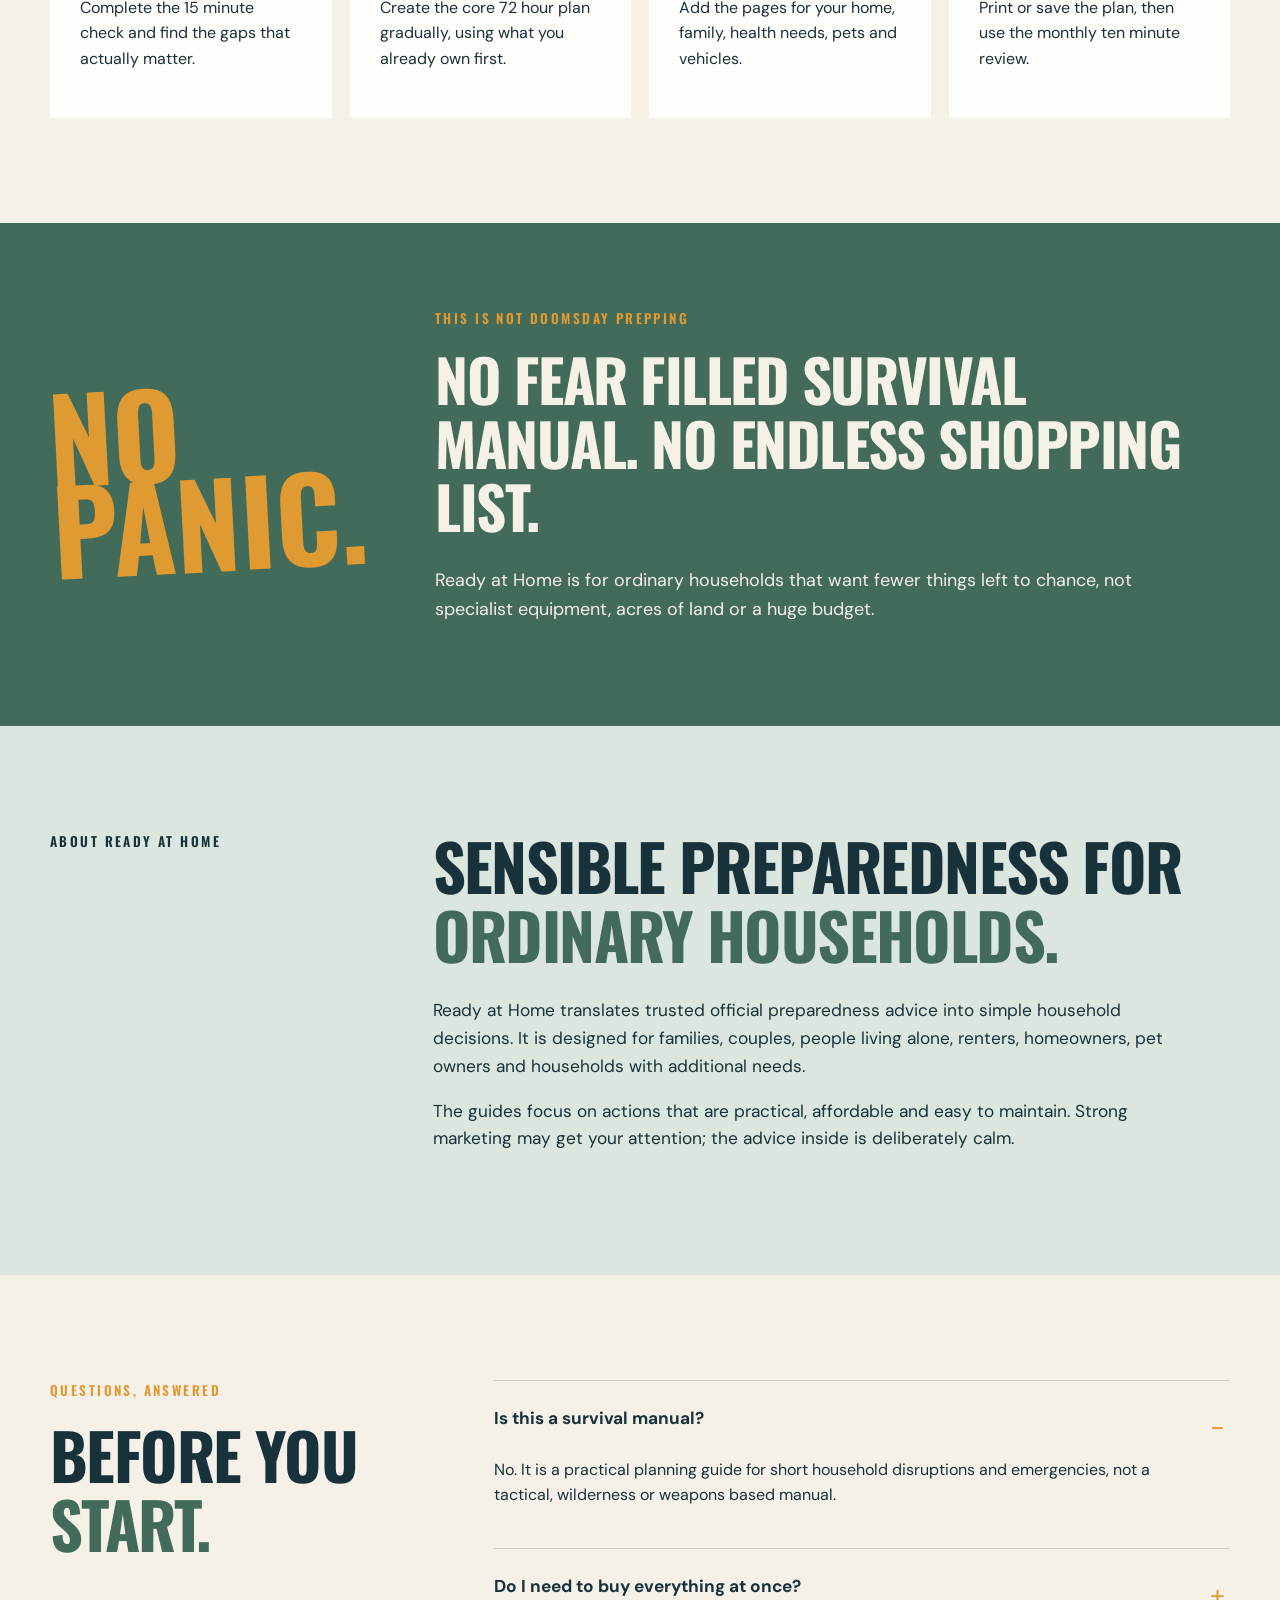
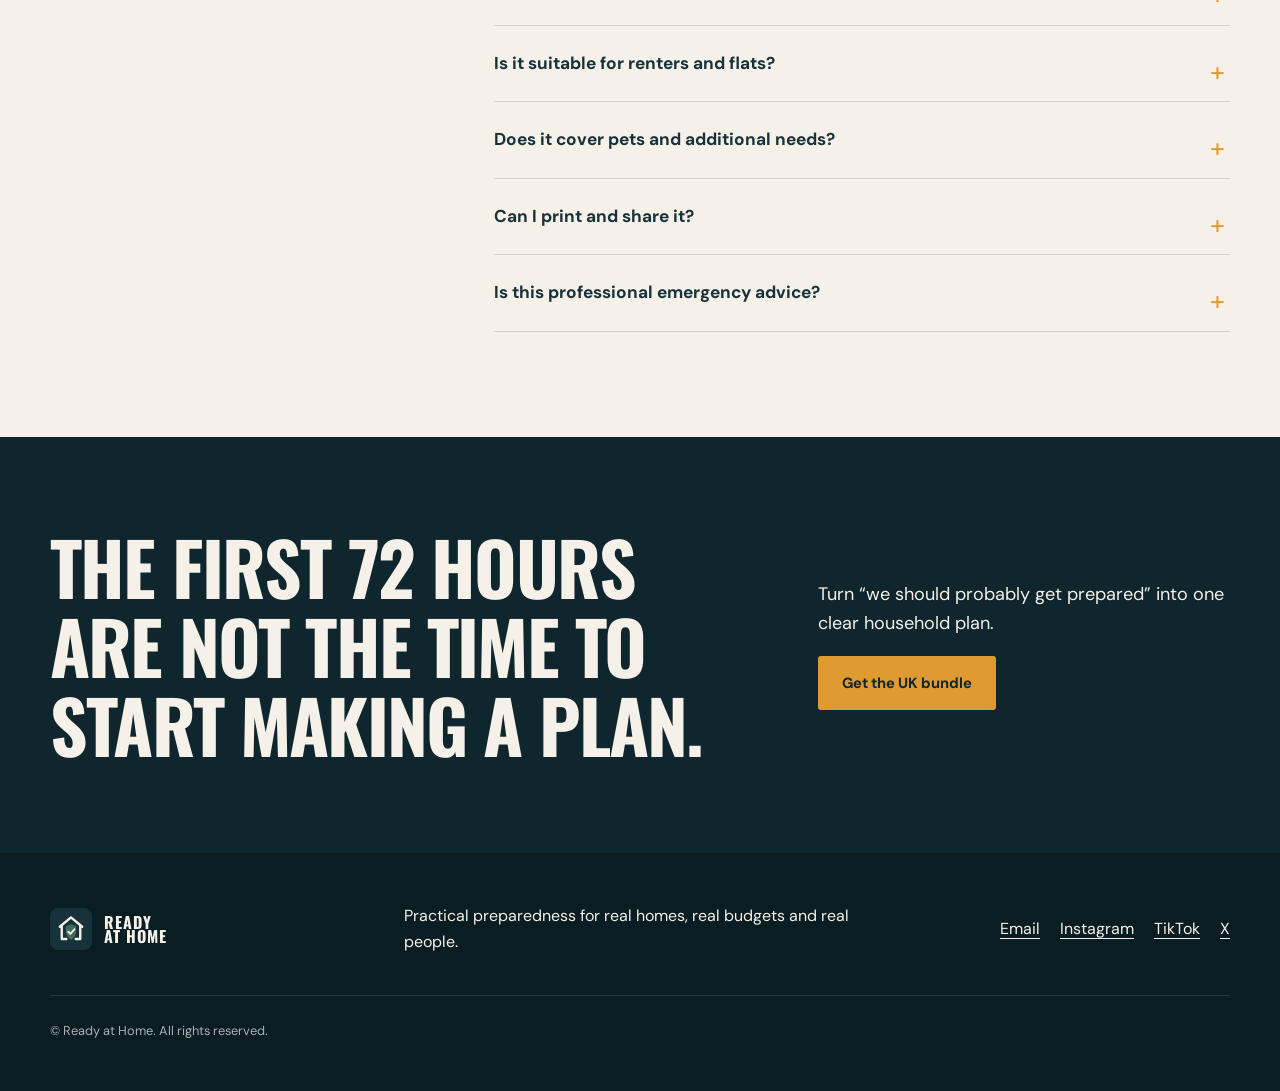
==== commit 5c602e0b: "Keep updated product artwork unobstructed" ====
--- a/uk/index.html
+++ b/uk/index.html
@@ -62,7 +62,6 @@
           <div class="single-bundle-art">
             <img class="bundle-image" src="../assets/ready-at-home-uk-guide-workbook.png" width="1600" height="1600" alt="Ready at Home UK Edition 34-page guide and 18-page workbook" fetchpriority="high" decoding="async">
           </div>
-          <p class="hand-note">Written for UK households <span aria-hidden="true">↗</span></p>
         </div>
       </div>
     </section>
--- a/styles.css
+++ b/styles.css
@@ -117,6 +117,12 @@
 .hero-visual--single .sun-disc {
   width: 460px;
   height: 460px;
+}
+.hero-visual--dual .hand-note,
+.hero-visual--single .hand-note {
+  right: 0;
+  bottom: -8px;
+  width: 205px;
 }
 
 .problem { background: var(--paper); }
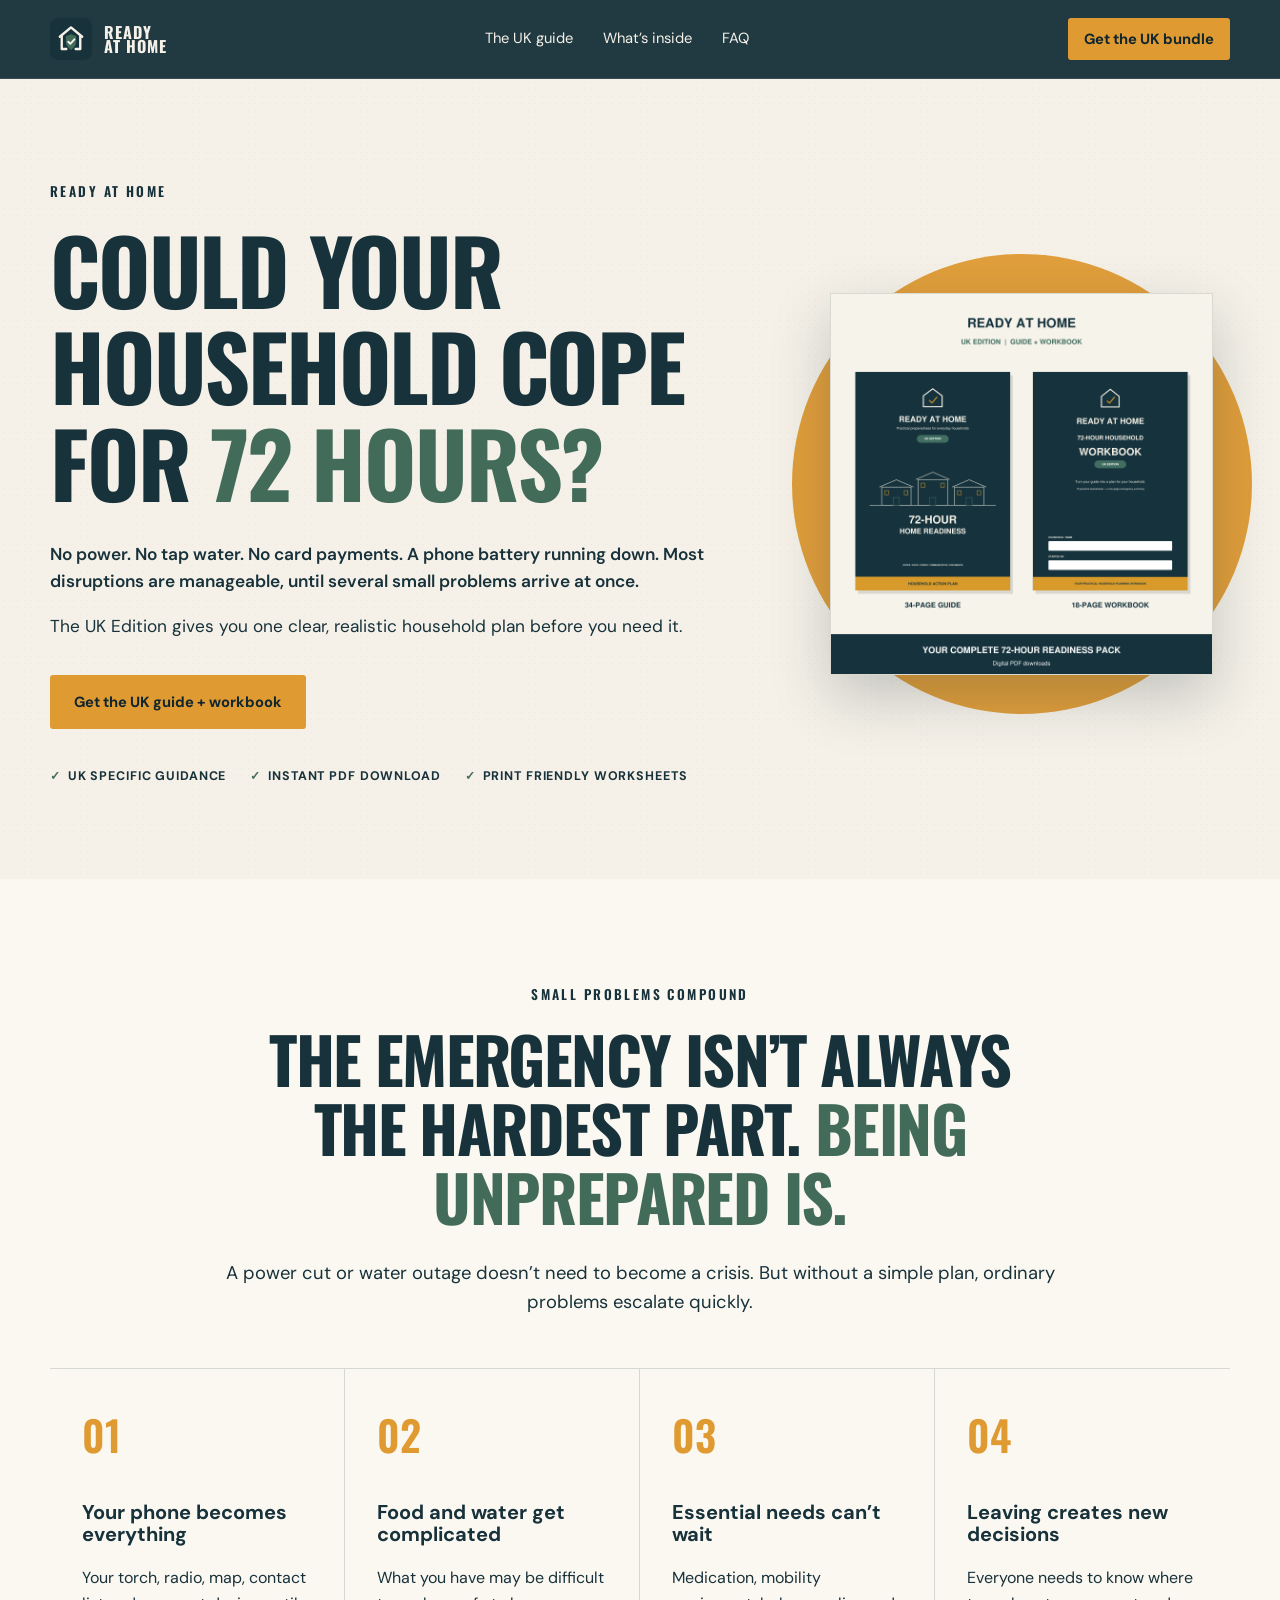
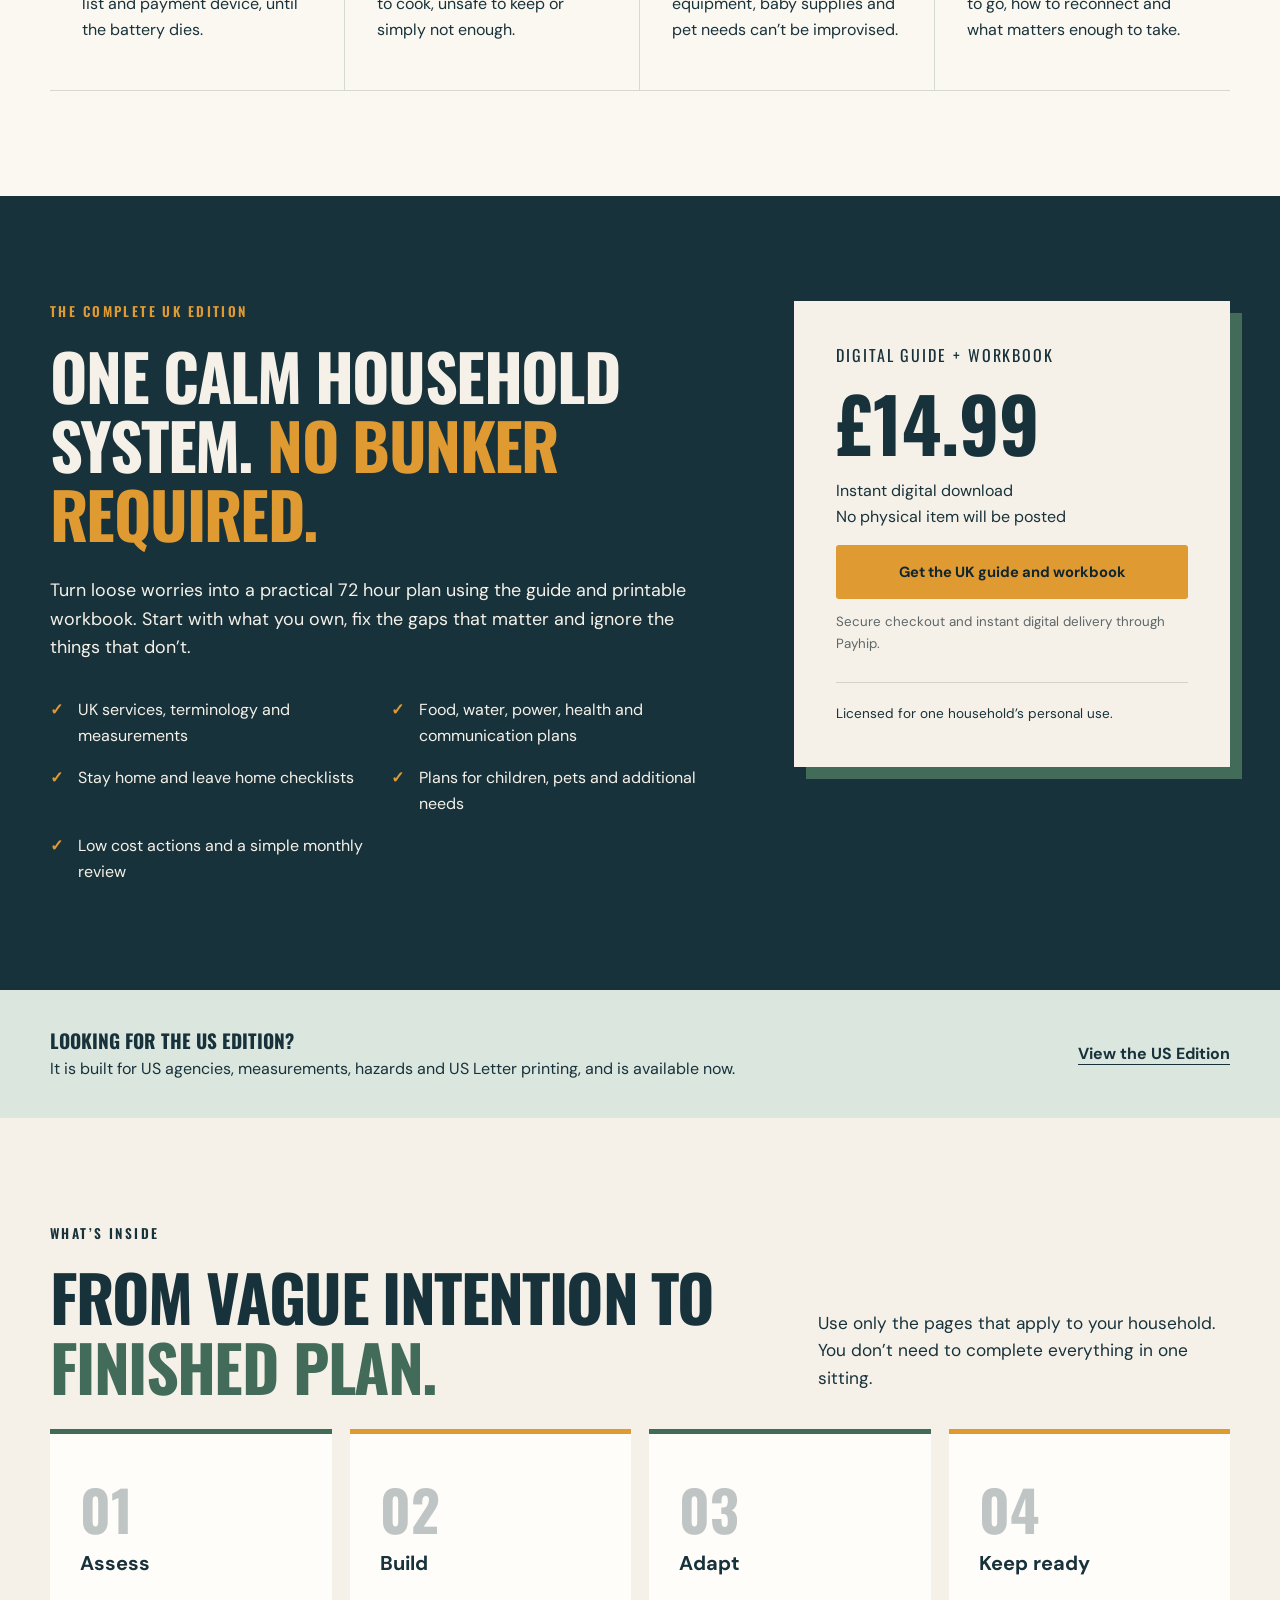
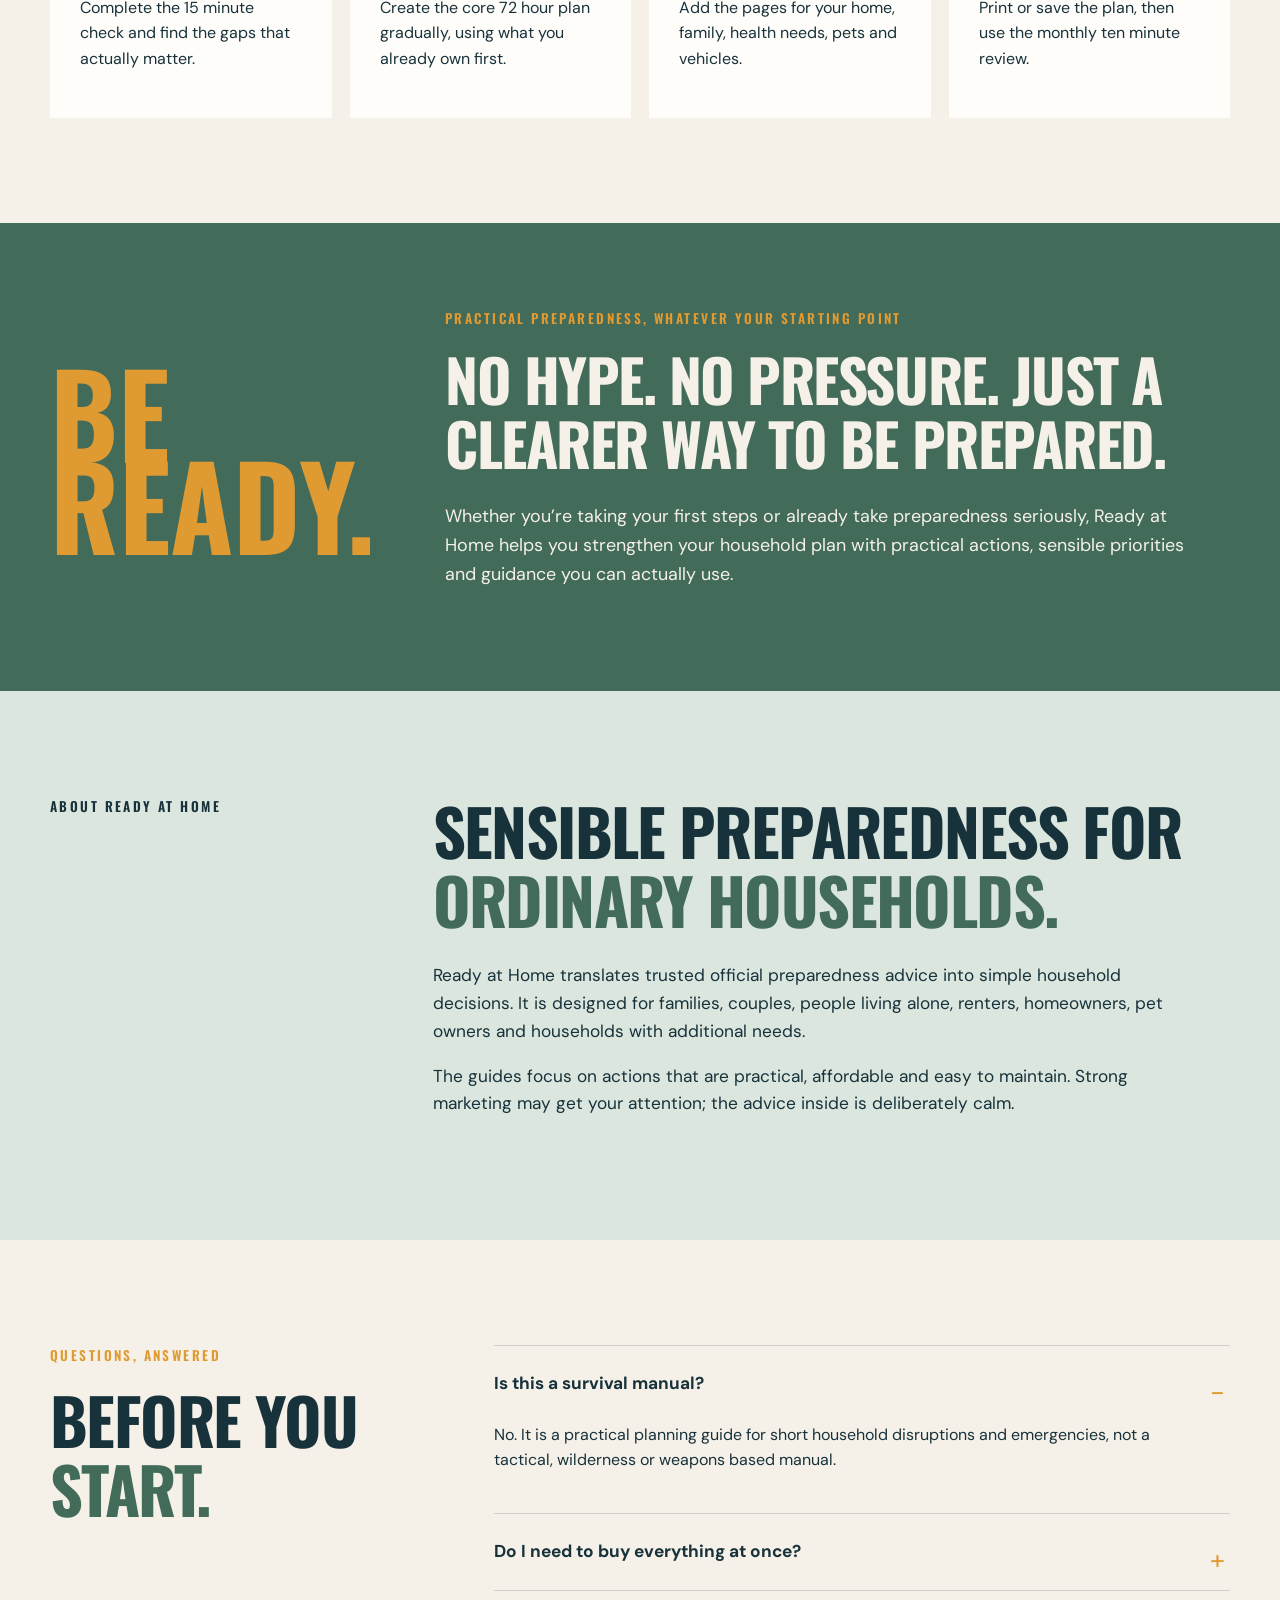
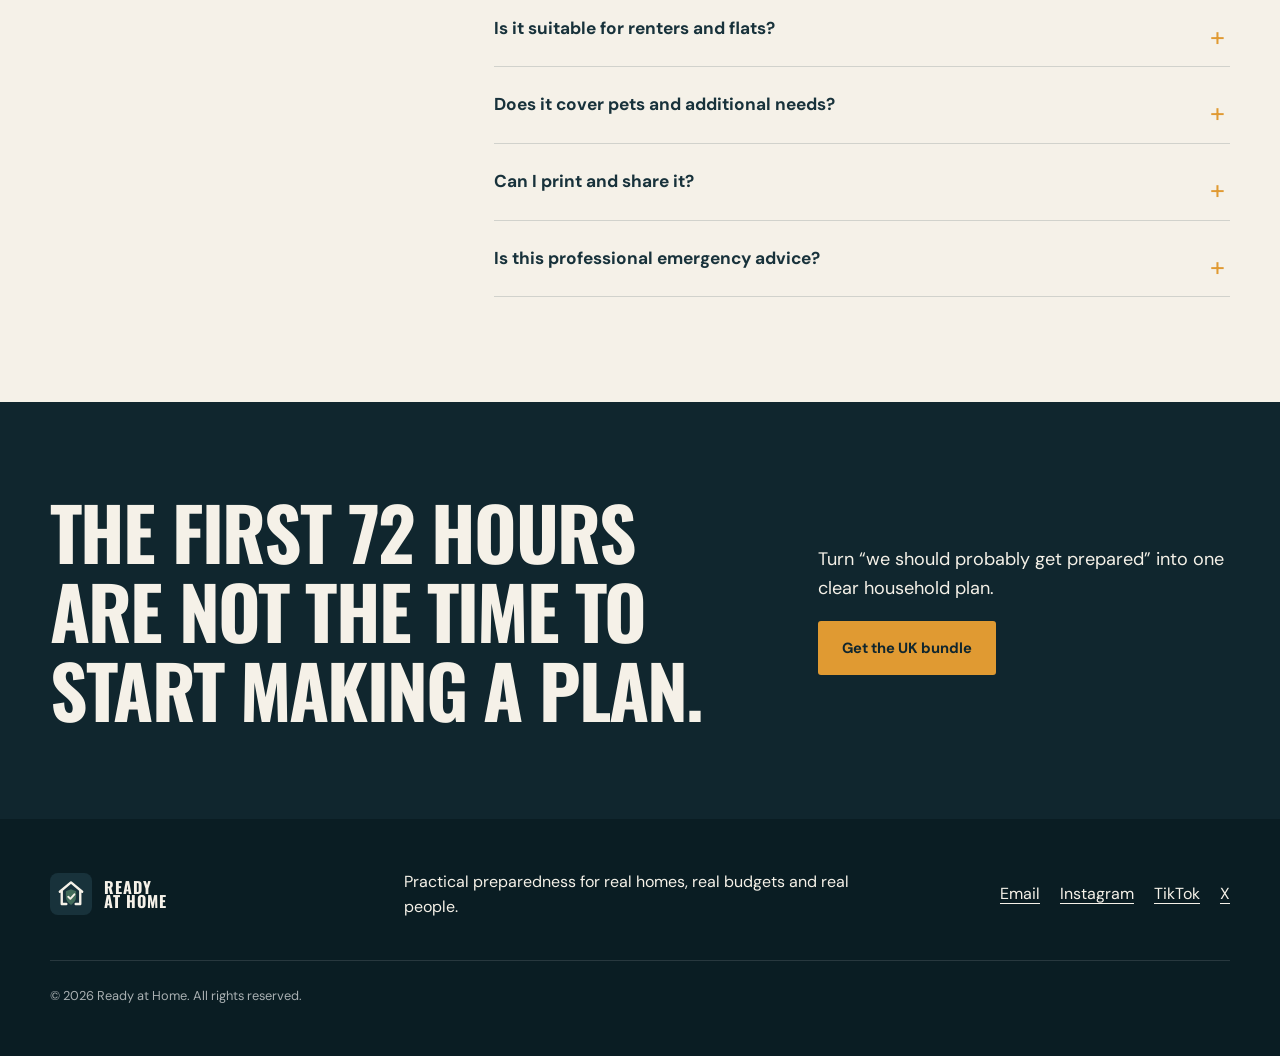
==== commit 3f6ea516: "Bake latest UK page changes into HTML" ====
--- a/uk/index.html
+++ b/uk/index.html
@@ -19,7 +19,7 @@
   <link rel="preconnect" href="https://fonts.googleapis.com">
   <link rel="preconnect" href="https://fonts.gstatic.com" crossorigin>
   <link href="https://fonts.googleapis.com/css2?family=DM+Sans:wght@400;500;600;700&amp;family=Oswald:wght@500;600;700&amp;display=swap" rel="stylesheet">
-  <link rel="stylesheet" href="../styles.css">
+  <link rel="stylesheet" href="../styles.css?v=20260916-2">
 </head>
 <body>
   <a class="skip-link" href="#main">Skip to content</a>
@@ -59,7 +59,7 @@
 
         <div class="hero-visual hero-visual--single" aria-label="Ready at Home UK guide and workbook bundle">
           <div class="sun-disc"></div>
-          <div class="single-bundle-art">
+          <div class="single-bundle-art" style="transform:none">
             <img class="bundle-image" src="../assets/ready-at-home-uk-guide-workbook.png" width="1600" height="1600" alt="Ready at Home UK Edition 34-page guide and 18-page workbook" fetchpriority="high" decoding="async">
           </div>
         </div>
@@ -107,7 +107,7 @@
 
     <section class="inside section-pad" id="inside"><div class="shell"><div class="section-heading-row"><div><p class="eyebrow">WHAT’S INSIDE</p><h2>From vague intention to <em>finished plan.</em></h2></div><p>Use only the pages that apply to your household. You don’t need to complete everything in one sitting.</p></div><div class="inside-grid"><article><span>01</span><h3>Assess</h3><p>Complete the 15 minute check and find the gaps that actually matter.</p></article><article><span>02</span><h3>Build</h3><p>Create the core 72 hour plan gradually, using what you already own first.</p></article><article><span>03</span><h3>Adapt</h3><p>Add the pages for your home, family, health needs, pets and vehicles.</p></article><article><span>04</span><h3>Keep ready</h3><p>Print or save the plan, then use the monthly ten minute review.</p></article></div></div></section>
 
-    <section class="not-doomsday"><div class="shell statement-grid"><div class="statement-mark" aria-hidden="true">NO<br>PANIC.</div><div><p class="eyebrow amber">THIS IS NOT DOOMSDAY PREPPING</p><h2>No fear filled survival manual. No endless shopping list.</h2><p>Ready at Home is for ordinary households that want fewer things left to chance, not specialist equipment, acres of land or a huge budget.</p></div></div></section>
+    <section class="not-doomsday"><div class="shell statement-grid"><div class="statement-mark" style="transform:none" aria-hidden="true">BE<br>READY.</div><div><p class="eyebrow amber">PRACTICAL PREPAREDNESS, WHATEVER YOUR STARTING POINT</p><h2>No hype. No pressure. Just a clearer way to be prepared.</h2><p>Whether you’re taking your first steps or already take preparedness seriously, Ready at Home helps you strengthen your household plan with practical actions, sensible priorities and guidance you can actually use.</p></div></div></section>
 
     <section class="about section-pad"><div class="shell about-grid"><p class="eyebrow">ABOUT READY AT HOME</p><div><h2>Sensible preparedness for <em>ordinary households.</em></h2><p>Ready at Home translates trusted official preparedness advice into simple household decisions. It is designed for families, couples, people living alone, renters, homeowners, pet owners and households with additional needs.</p><p>The guides focus on actions that are practical, affordable and easy to maintain. Strong marketing may get your attention; the advice inside is deliberately calm.</p></div></div></section>
 
@@ -117,6 +117,6 @@
   </main>
 
   <footer><div class="shell footer-grid"><div class="brand footer-brand"><img src="../assets/logo.svg" alt="" width="42" height="42"><span>READY<br>AT HOME</span></div><p>Practical preparedness for real homes, real budgets and real people.</p><div class="social-links"><a href="mailto:hello@getreadyathome.com">Email</a><a href="https://www.instagram.com/readyathomeprep/">Instagram</a><a href="https://www.tiktok.com/@readyathomeprep">TikTok</a><a href="https://x.com/readyathomeprep">X</a></div><p class="copyright">© <span id="year"></span> Ready at Home. All rights reserved.</p></div></footer>
-  <script src="../script.js"></script>
+  <script src="../script.js?v=20260916-2"></script>
 </body>
 </html>
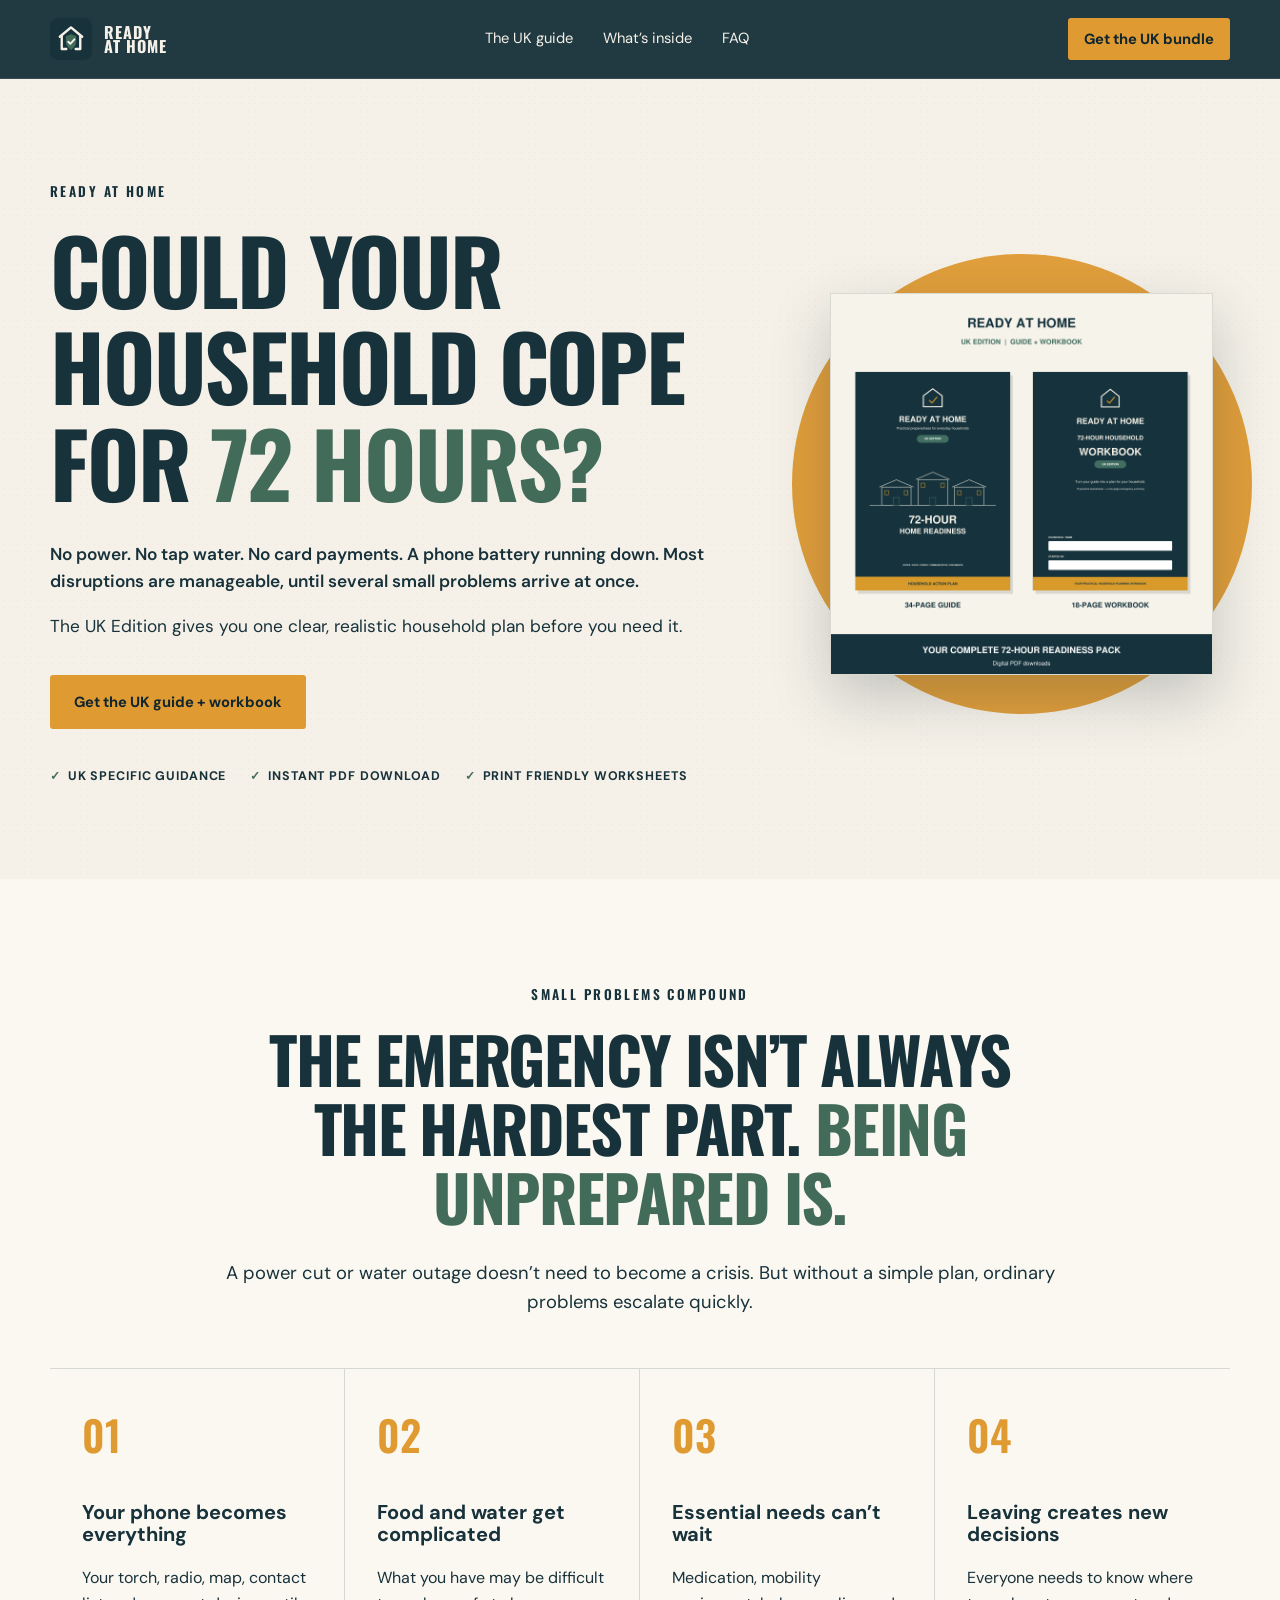
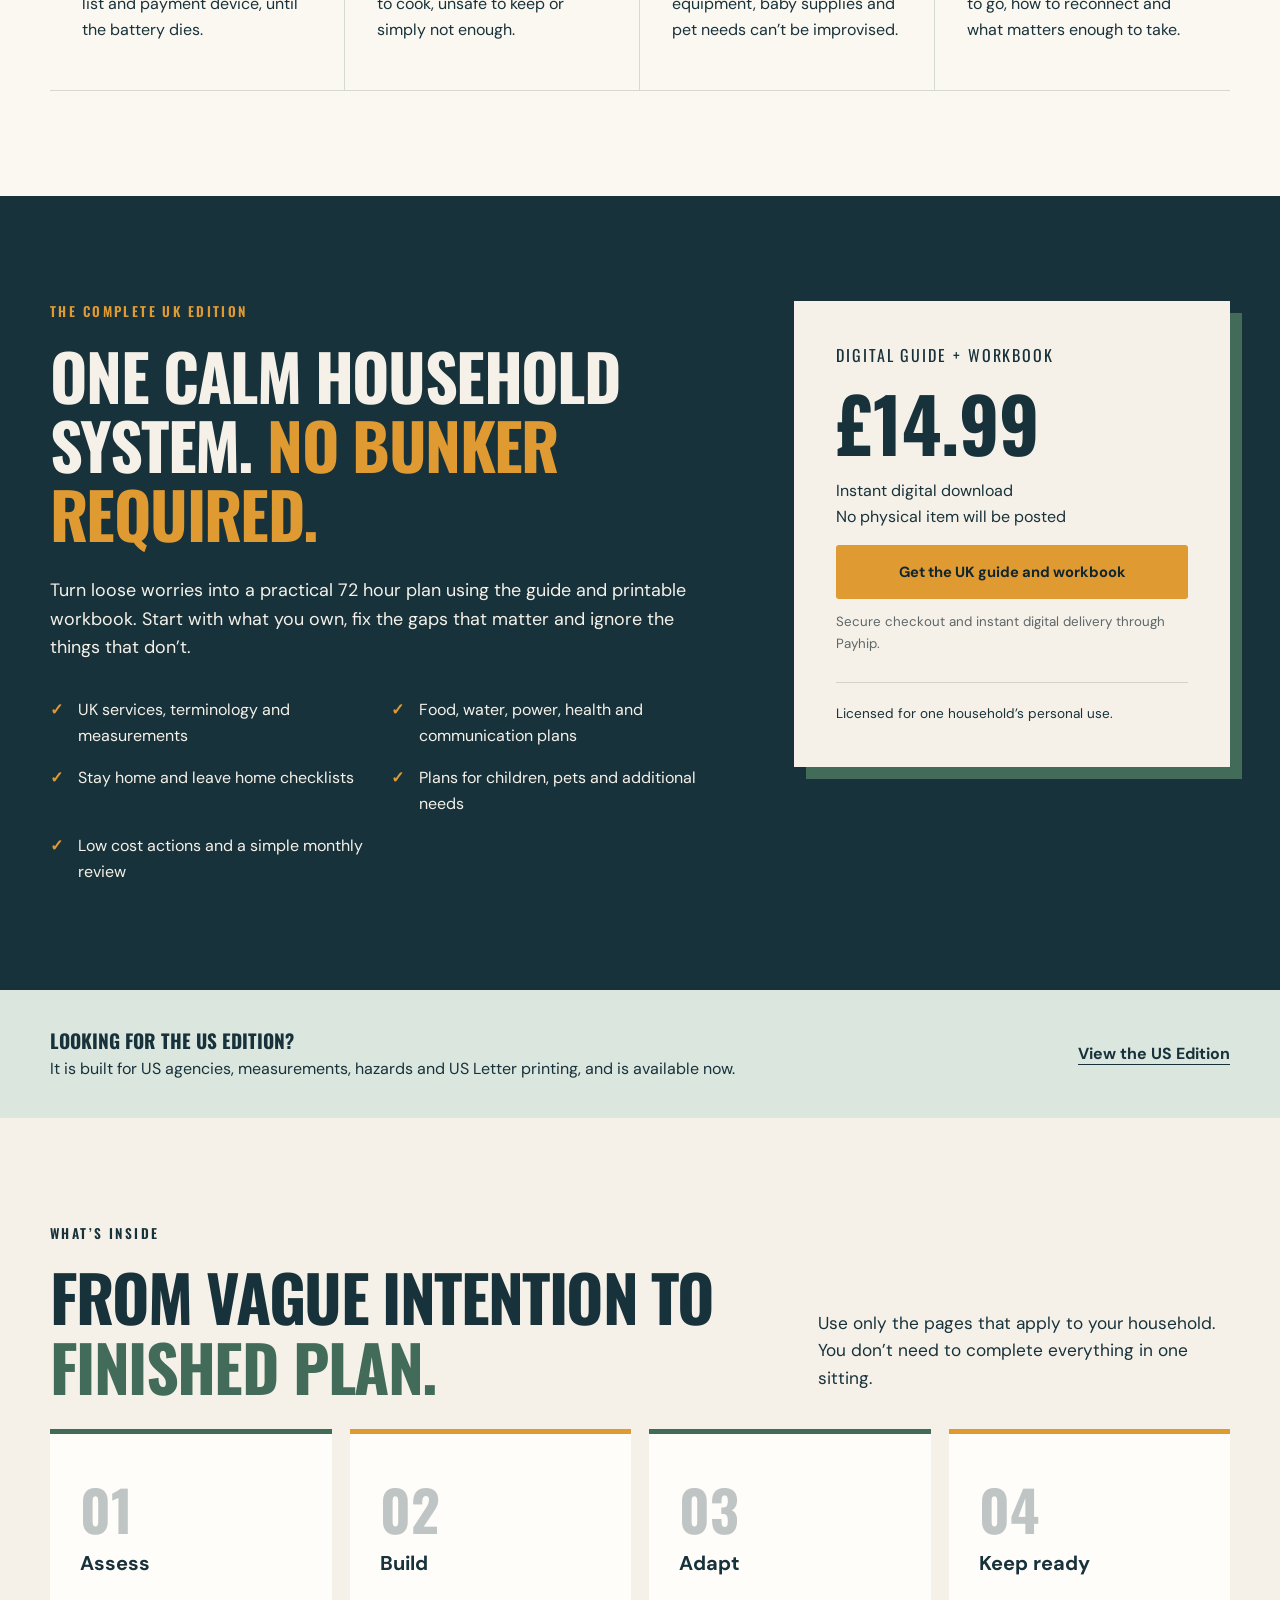
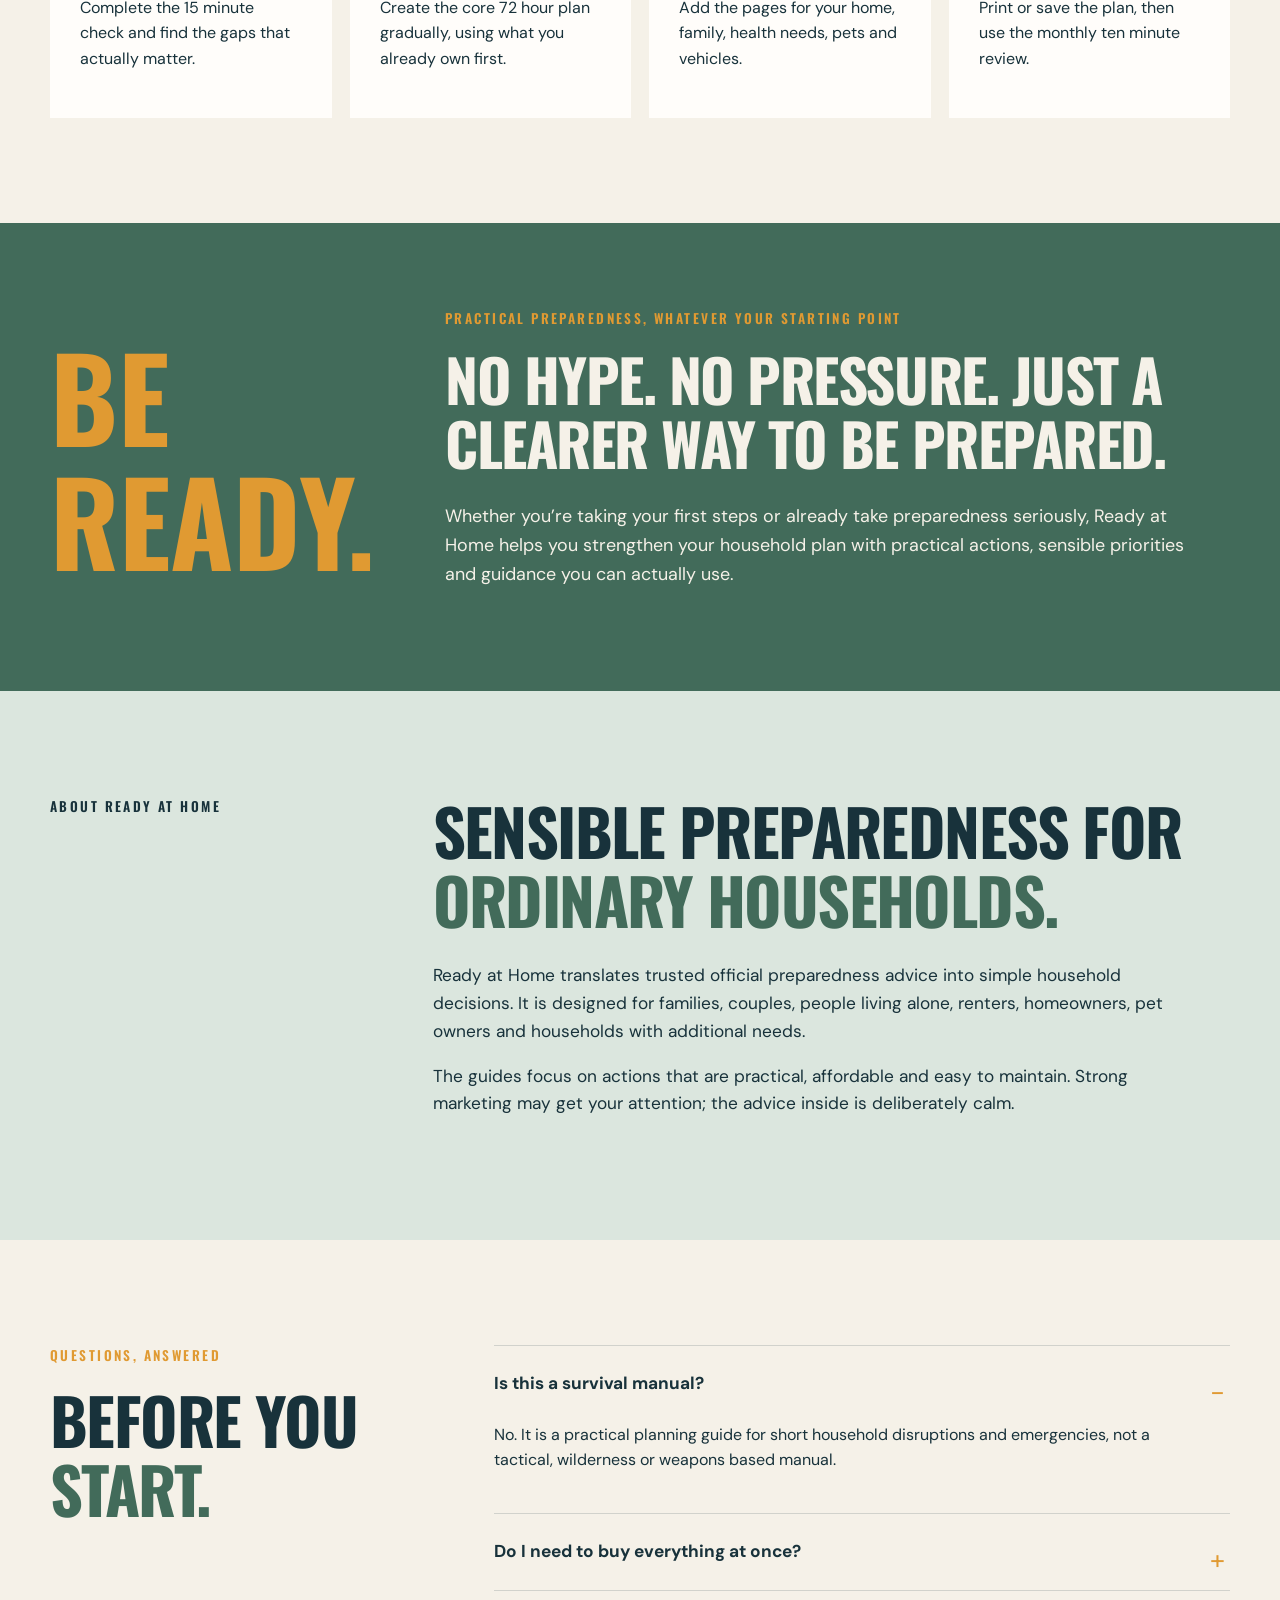
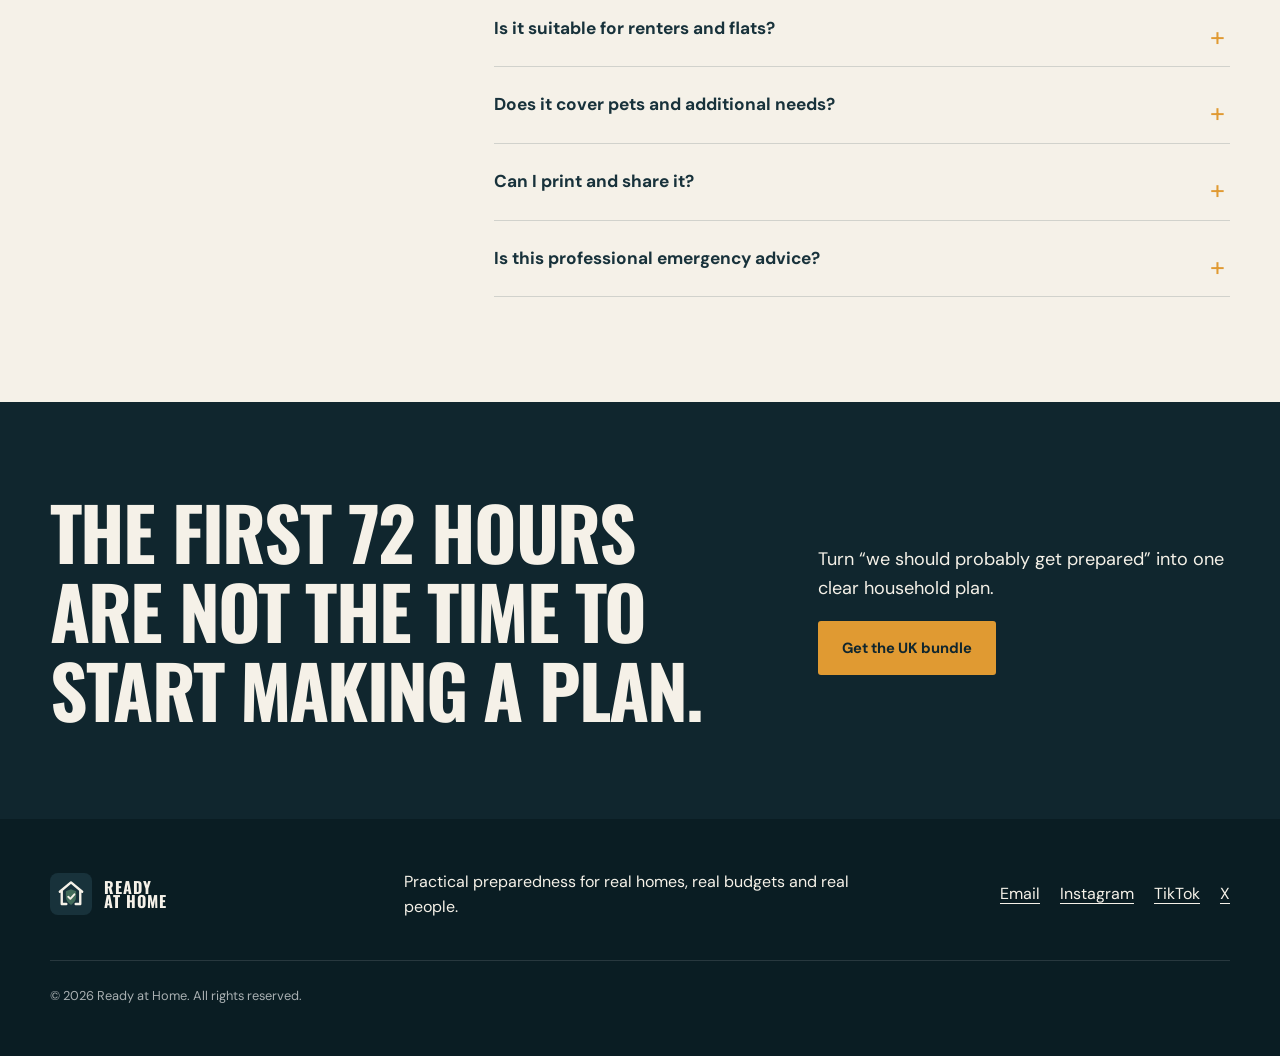
==== commit 2235282b: "Increase BE READY line spacing on UK page" ====
--- a/uk/index.html
+++ b/uk/index.html
@@ -107,7 +107,7 @@
 
     <section class="inside section-pad" id="inside"><div class="shell"><div class="section-heading-row"><div><p class="eyebrow">WHAT’S INSIDE</p><h2>From vague intention to <em>finished plan.</em></h2></div><p>Use only the pages that apply to your household. You don’t need to complete everything in one sitting.</p></div><div class="inside-grid"><article><span>01</span><h3>Assess</h3><p>Complete the 15 minute check and find the gaps that actually matter.</p></article><article><span>02</span><h3>Build</h3><p>Create the core 72 hour plan gradually, using what you already own first.</p></article><article><span>03</span><h3>Adapt</h3><p>Add the pages for your home, family, health needs, pets and vehicles.</p></article><article><span>04</span><h3>Keep ready</h3><p>Print or save the plan, then use the monthly ten minute review.</p></article></div></div></section>
 
-    <section class="not-doomsday"><div class="shell statement-grid"><div class="statement-mark" style="transform:none" aria-hidden="true">BE<br>READY.</div><div><p class="eyebrow amber">PRACTICAL PREPAREDNESS, WHATEVER YOUR STARTING POINT</p><h2>No hype. No pressure. Just a clearer way to be prepared.</h2><p>Whether you’re taking your first steps or already take preparedness seriously, Ready at Home helps you strengthen your household plan with practical actions, sensible priorities and guidance you can actually use.</p></div></div></section>
+    <section class="not-doomsday"><div class="shell statement-grid"><div class="statement-mark" style="transform:none;line-height:1.08" aria-hidden="true">BE<br>READY.</div><div><p class="eyebrow amber">PRACTICAL PREPAREDNESS, WHATEVER YOUR STARTING POINT</p><h2>No hype. No pressure. Just a clearer way to be prepared.</h2><p>Whether you’re taking your first steps or already take preparedness seriously, Ready at Home helps you strengthen your household plan with practical actions, sensible priorities and guidance you can actually use.</p></div></div></section>
 
     <section class="about section-pad"><div class="shell about-grid"><p class="eyebrow">ABOUT READY AT HOME</p><div><h2>Sensible preparedness for <em>ordinary households.</em></h2><p>Ready at Home translates trusted official preparedness advice into simple household decisions. It is designed for families, couples, people living alone, renters, homeowners, pet owners and households with additional needs.</p><p>The guides focus on actions that are practical, affordable and easy to maintain. Strong marketing may get your attention; the advice inside is deliberately calm.</p></div></div></section>
 
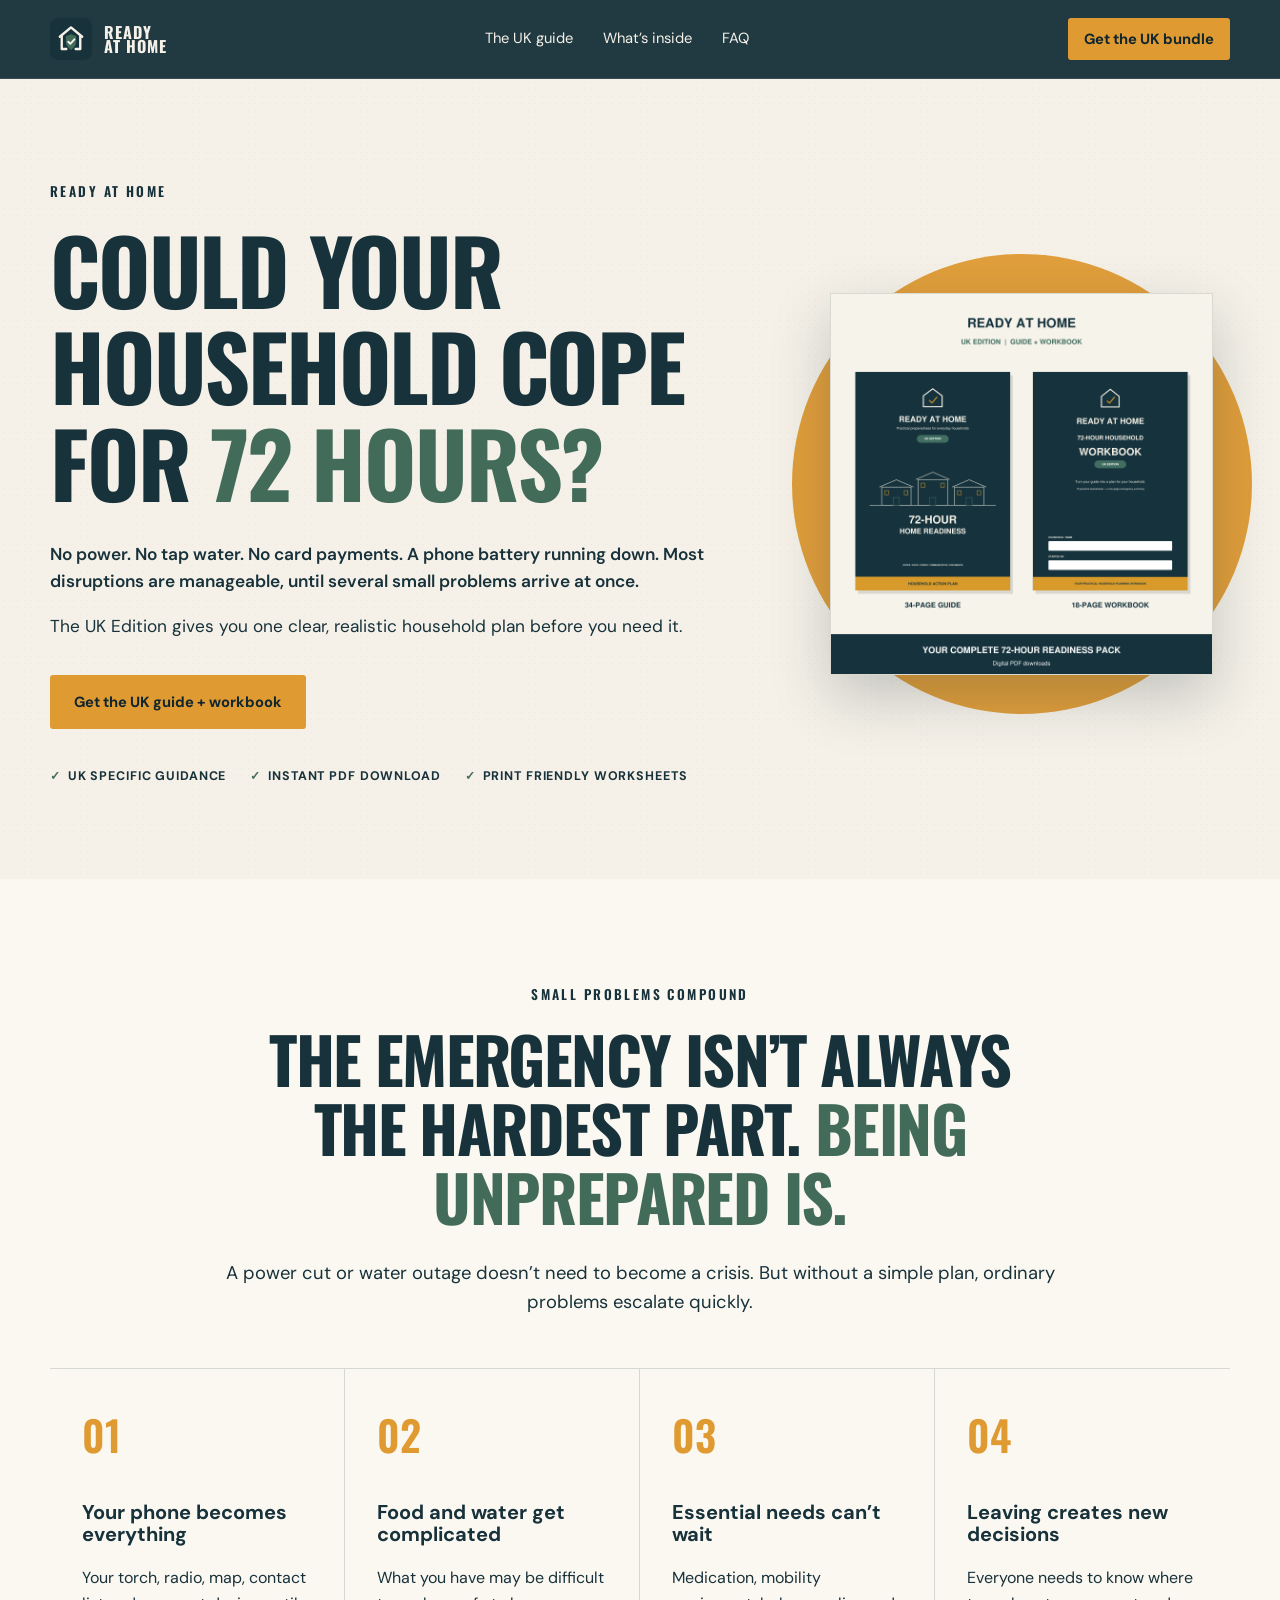
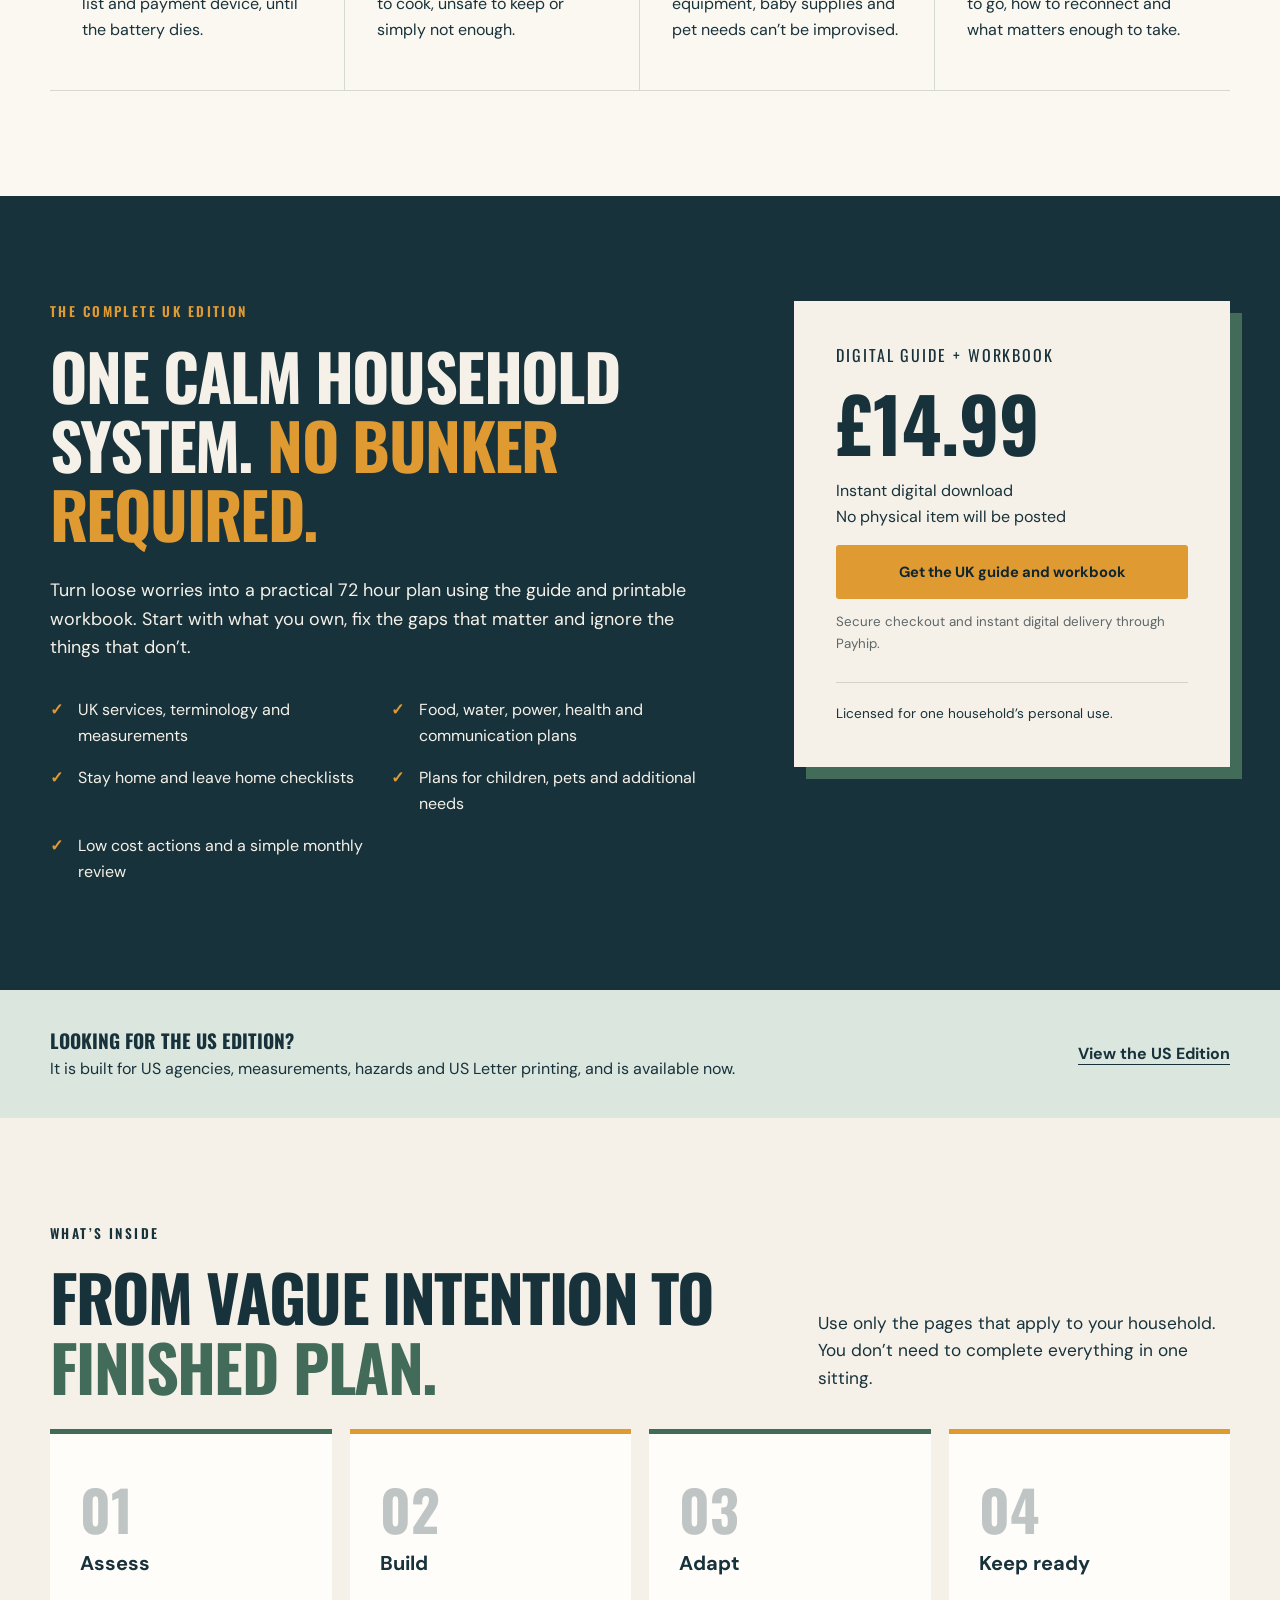
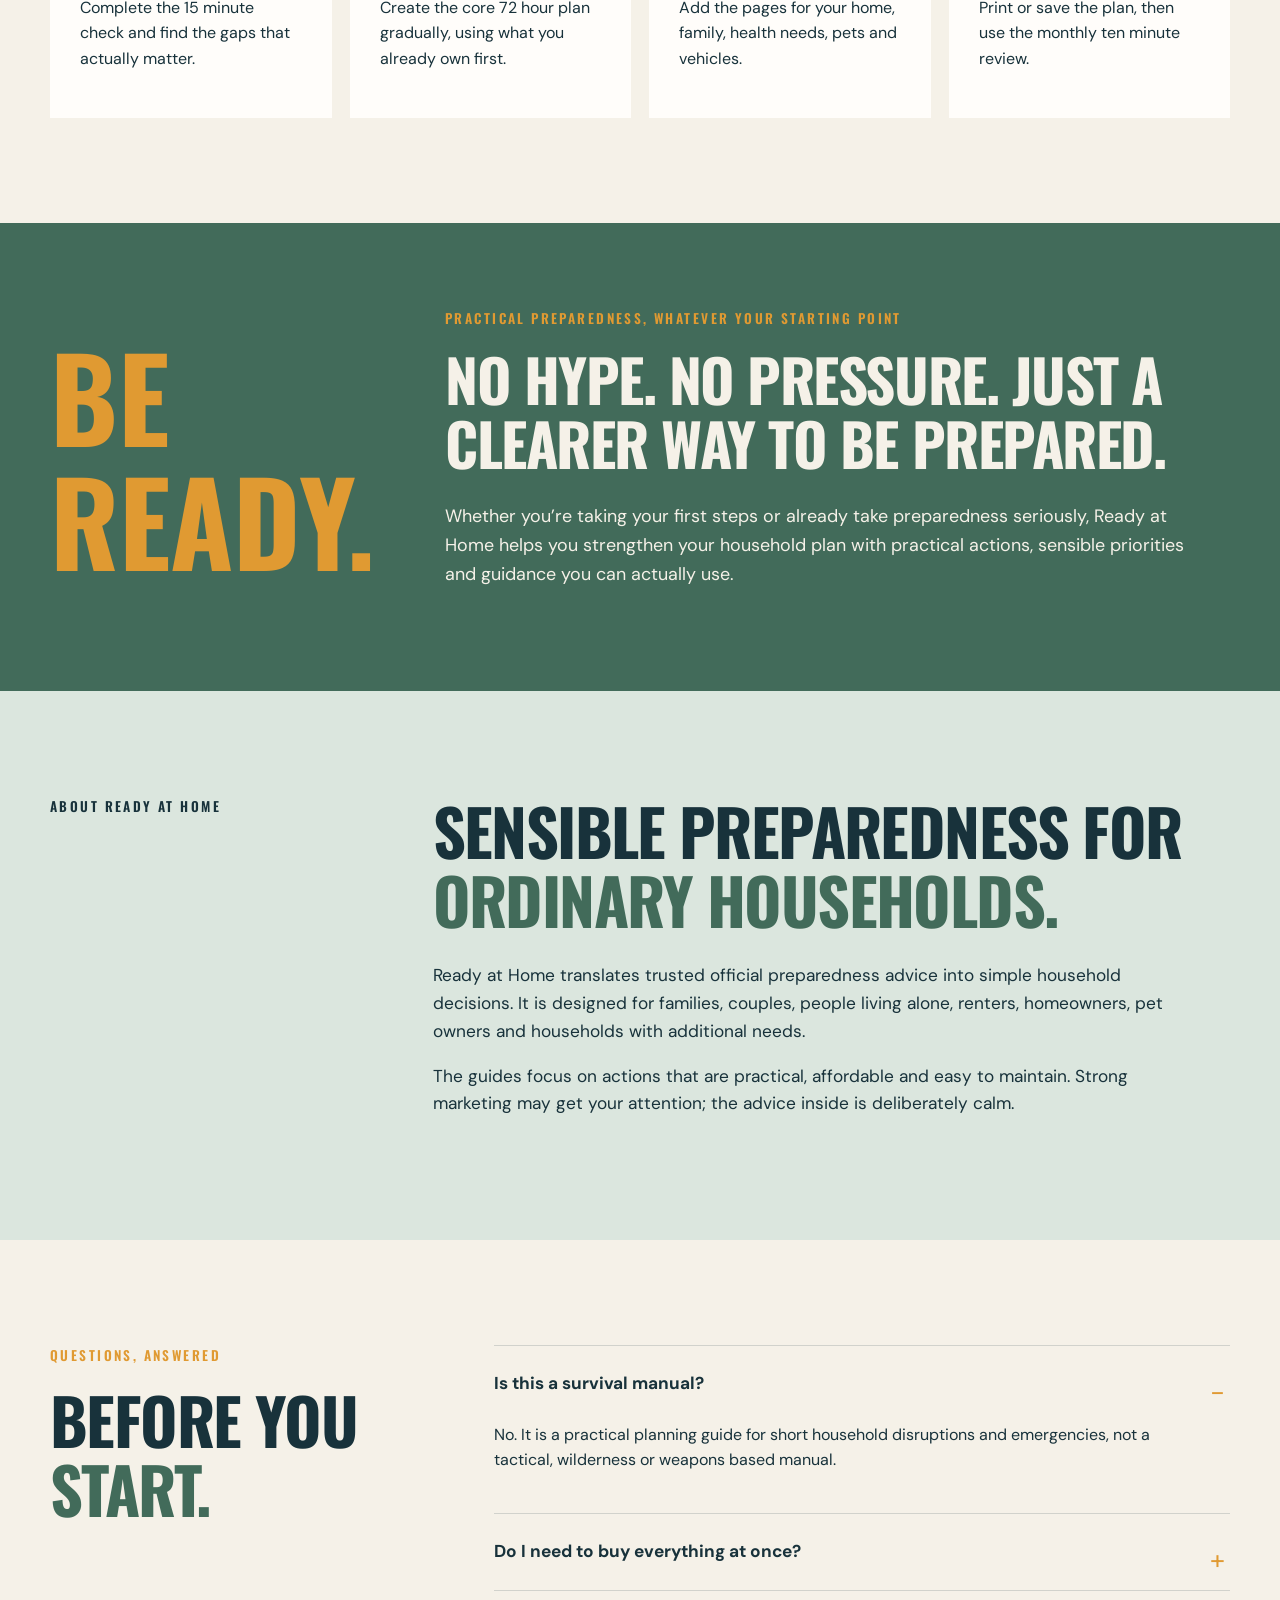
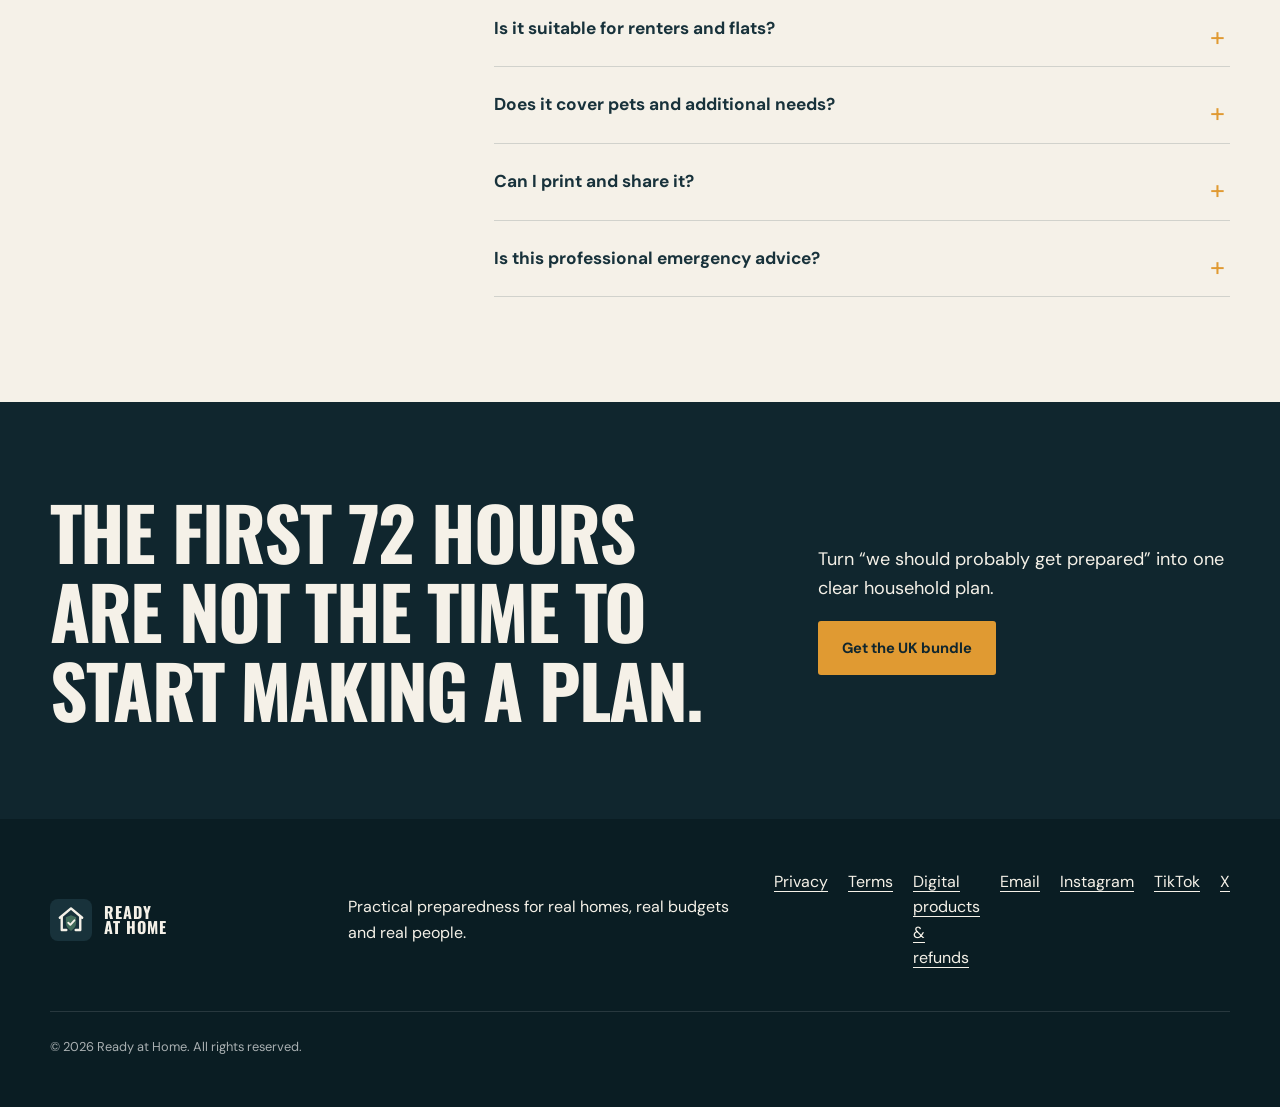
==== commit 95a776a1: "Add privacy terms and refund links to footer" ====
--- a/uk/index.html
+++ b/uk/index.html
@@ -116,7 +116,7 @@
     <section class="final-cta"><div class="shell final-grid"><h2>The first 72 hours are not the time to start making a plan.</h2><div><p>Turn “we should probably get prepared” into one clear household plan.</p><a class="button" href="#guide">Get the UK bundle</a></div></div></section>
   </main>
 
-  <footer><div class="shell footer-grid"><div class="brand footer-brand"><img src="../assets/logo.svg" alt="" width="42" height="42"><span>READY<br>AT HOME</span></div><p>Practical preparedness for real homes, real budgets and real people.</p><div class="social-links"><a href="mailto:hello@getreadyathome.com">Email</a><a href="https://www.instagram.com/readyathomeprep/">Instagram</a><a href="https://www.tiktok.com/@readyathomeprep">TikTok</a><a href="https://x.com/readyathomeprep">X</a></div><p class="copyright">© <span id="year"></span> Ready at Home. All rights reserved.</p></div></footer>
+  <footer><div class="shell footer-grid"><div class="brand footer-brand"><img src="../assets/logo.svg" alt="" width="42" height="42"><span>READY<br>AT HOME</span></div><p>Practical preparedness for real homes, real budgets and real people.</p><div class="social-links"><a href="../privacy.html">Privacy</a><a href="../terms.html">Terms</a><a href="../refunds.html">Digital products &amp; refunds</a><a href="mailto:hello@getreadyathome.com">Email</a><a href="https://www.instagram.com/readyathomeprep/">Instagram</a><a href="https://www.tiktok.com/@readyathomeprep">TikTok</a><a href="https://x.com/readyathomeprep">X</a></div><p class="copyright">© <span id="year"></span> Ready at Home. All rights reserved.</p></div></footer>
   <script src="../script.js?v=20260916-2"></script>
 </body>
 </html>
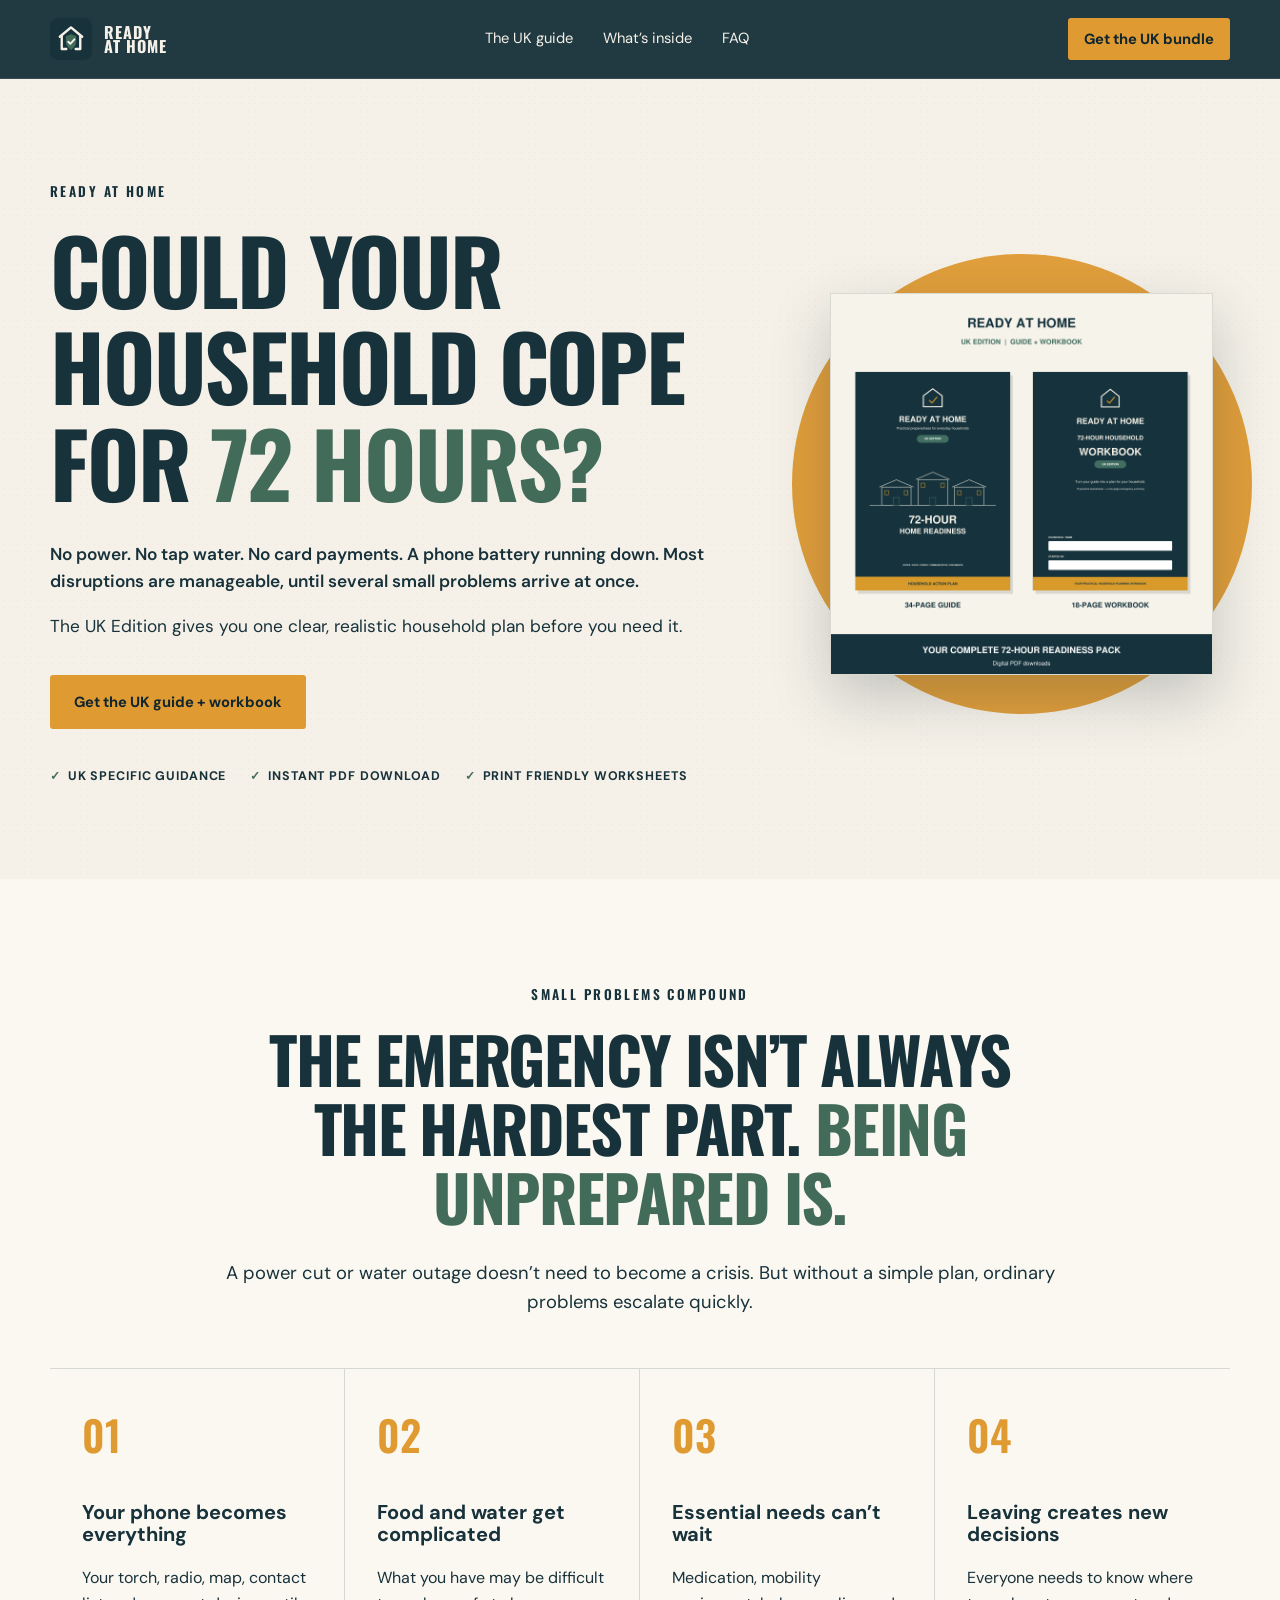
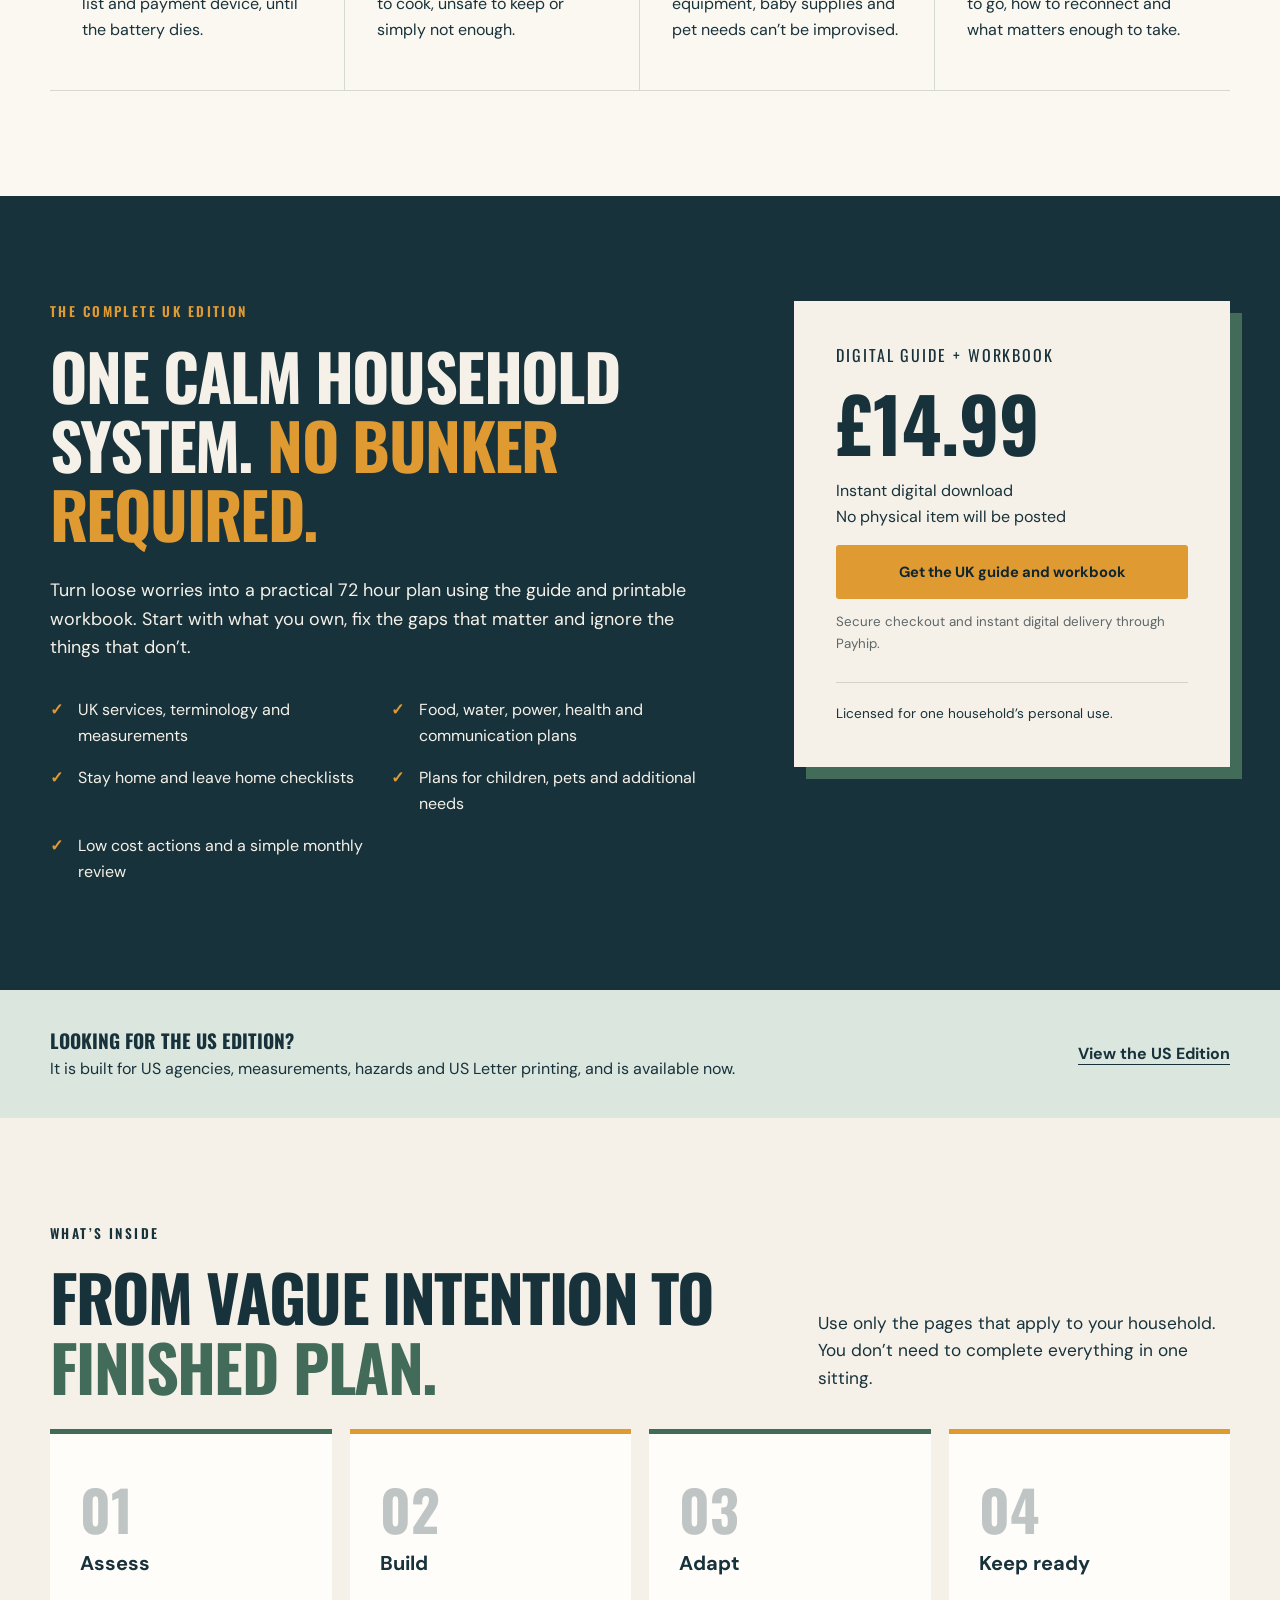
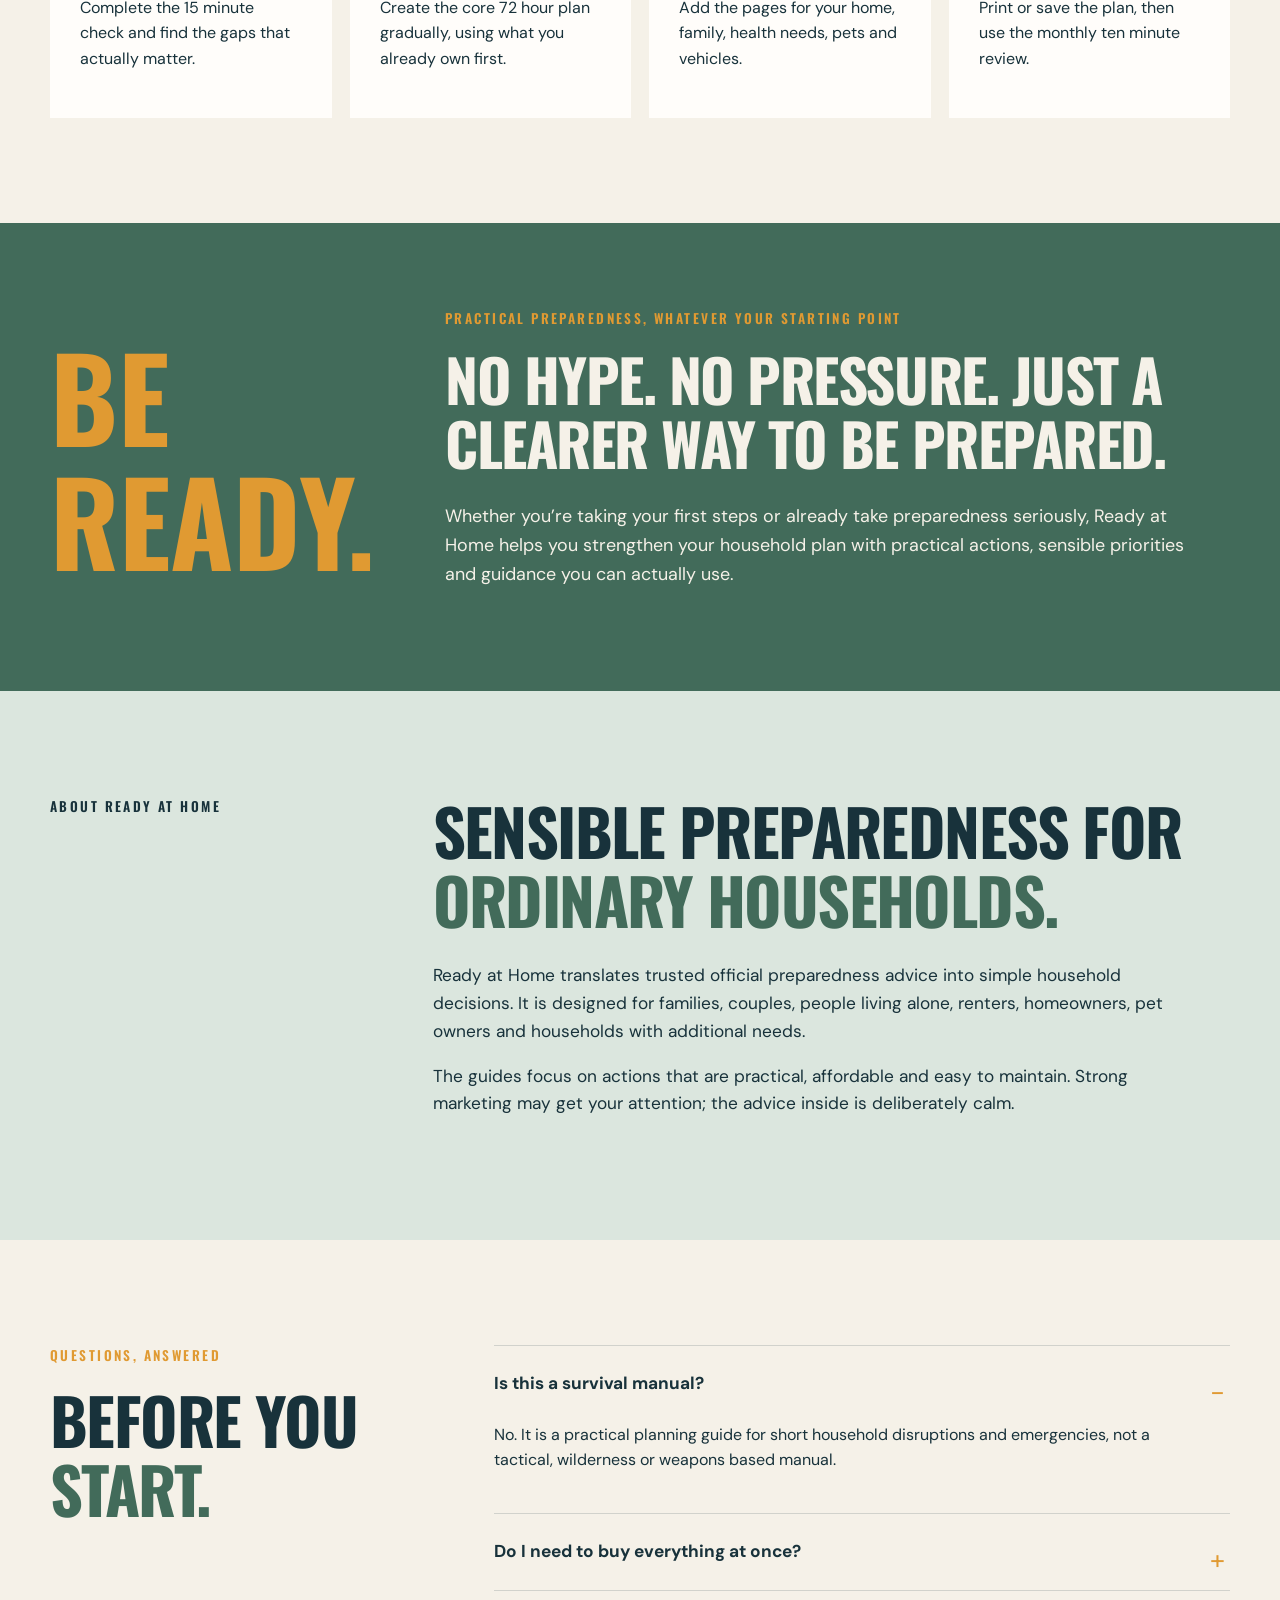
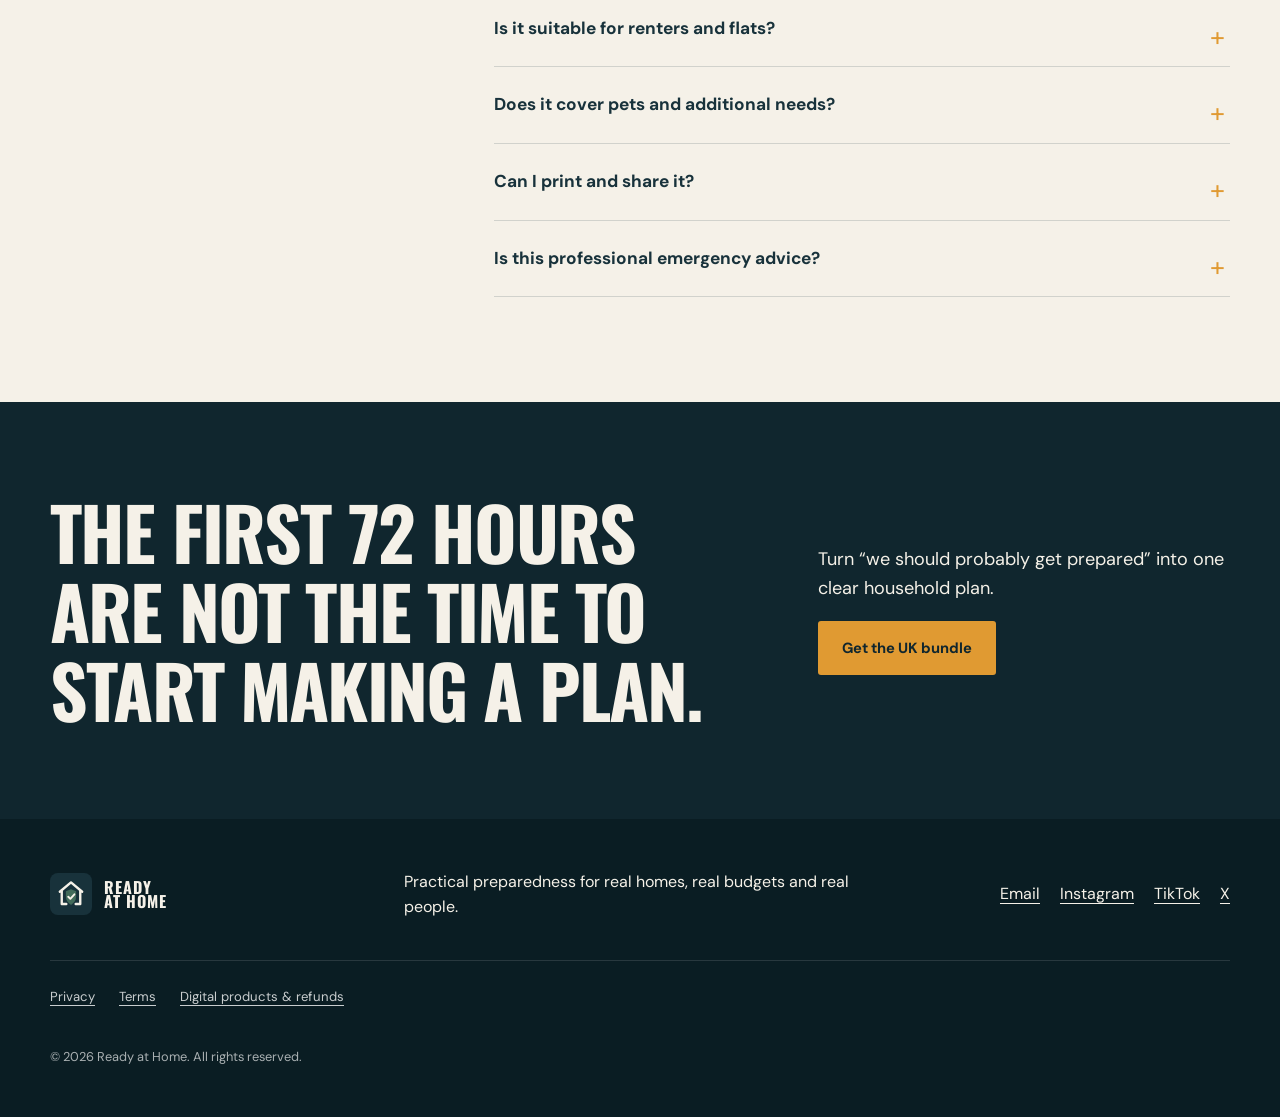
==== commit 1b03630d: "Separate legal links into footer row" ====
--- a/uk/index.html
+++ b/uk/index.html
@@ -116,7 +116,7 @@
     <section class="final-cta"><div class="shell final-grid"><h2>The first 72 hours are not the time to start making a plan.</h2><div><p>Turn “we should probably get prepared” into one clear household plan.</p><a class="button" href="#guide">Get the UK bundle</a></div></div></section>
   </main>
 
-  <footer><div class="shell footer-grid"><div class="brand footer-brand"><img src="../assets/logo.svg" alt="" width="42" height="42"><span>READY<br>AT HOME</span></div><p>Practical preparedness for real homes, real budgets and real people.</p><div class="social-links"><a href="../privacy.html">Privacy</a><a href="../terms.html">Terms</a><a href="../refunds.html">Digital products &amp; refunds</a><a href="mailto:hello@getreadyathome.com">Email</a><a href="https://www.instagram.com/readyathomeprep/">Instagram</a><a href="https://www.tiktok.com/@readyathomeprep">TikTok</a><a href="https://x.com/readyathomeprep">X</a></div><p class="copyright">© <span id="year"></span> Ready at Home. All rights reserved.</p></div></footer>
+  <footer><div class="shell footer-grid"><div class="brand footer-brand"><img src="../assets/logo.svg" alt="" width="42" height="42"><span>READY<br>AT HOME</span></div><p>Practical preparedness for real homes, real budgets and real people.</p><div class="social-links"><a href="mailto:hello@getreadyathome.com">Email</a><a href="https://www.instagram.com/readyathomeprep/">Instagram</a><a href="https://www.tiktok.com/@readyathomeprep">TikTok</a><a href="https://x.com/readyathomeprep">X</a></div><div class="footer-legal"><a href="../privacy.html">Privacy</a><a href="../terms.html">Terms</a><a href="../refunds.html">Digital products &amp; refunds</a></div><p class="copyright">© <span id="year"></span> Ready at Home. All rights reserved.</p></div></footer>
   <script src="../script.js?v=20260916-2"></script>
 </body>
 </html>
--- a/styles.css
+++ b/styles.css
@@ -199,9 +199,11 @@
 footer { padding: 50px 0; color: var(--cream); background: #0a1d23; }
 .footer-grid { display: grid; grid-template-columns: 1fr 1.5fr 1fr; gap: 40px; align-items: center; }
 .footer-grid p { margin: 0; }
-.social-links { display: flex; gap: 20px; justify-content: flex-end; }
-.social-links a { text-underline-offset: 4px; }
-.copyright { grid-column: 1 / -1; padding-top: 25px; border-top: 1px solid rgba(255,255,255,.12); color: rgba(255,255,255,.65); font-size: .8rem; }
+.social-links { display: flex; flex-wrap: wrap; gap: 12px 20px; justify-content: flex-end; }
+.social-links a { text-underline-offset: 4px; white-space: nowrap; }
+.footer-legal { grid-column: 1 / -1; display: flex; flex-wrap: wrap; gap: 10px 24px; padding-top: 25px; border-top: 1px solid rgba(255,255,255,.12); }
+.footer-legal a { color: rgba(255,255,255,.78); font-size: .82rem; text-underline-offset: 4px; white-space: nowrap; }
+.copyright { grid-column: 1 / -1; color: rgba(255,255,255,.65); font-size: .8rem; }
 
 @media (max-width: 920px) {
   nav { display: none; }
@@ -216,6 +218,7 @@
   .lead-preview { margin: 0 auto; }
   .footer-grid { grid-template-columns: 1fr 1fr; }
   .social-links { justify-content: flex-start; }
+  .footer-legal { gap: 10px 18px; }
 }
 
 @media (max-width: 620px) {
@@ -247,6 +250,7 @@
   .free-badge { right: -5px; }
   .final-grid .text-link { display: block; margin: 20px 0 0; }
   .footer-grid { grid-template-columns: 1fr; }
+  .footer-legal { gap: 12px 20px; }
 }
 
 .editions-heading { margin-bottom: 50px; }
